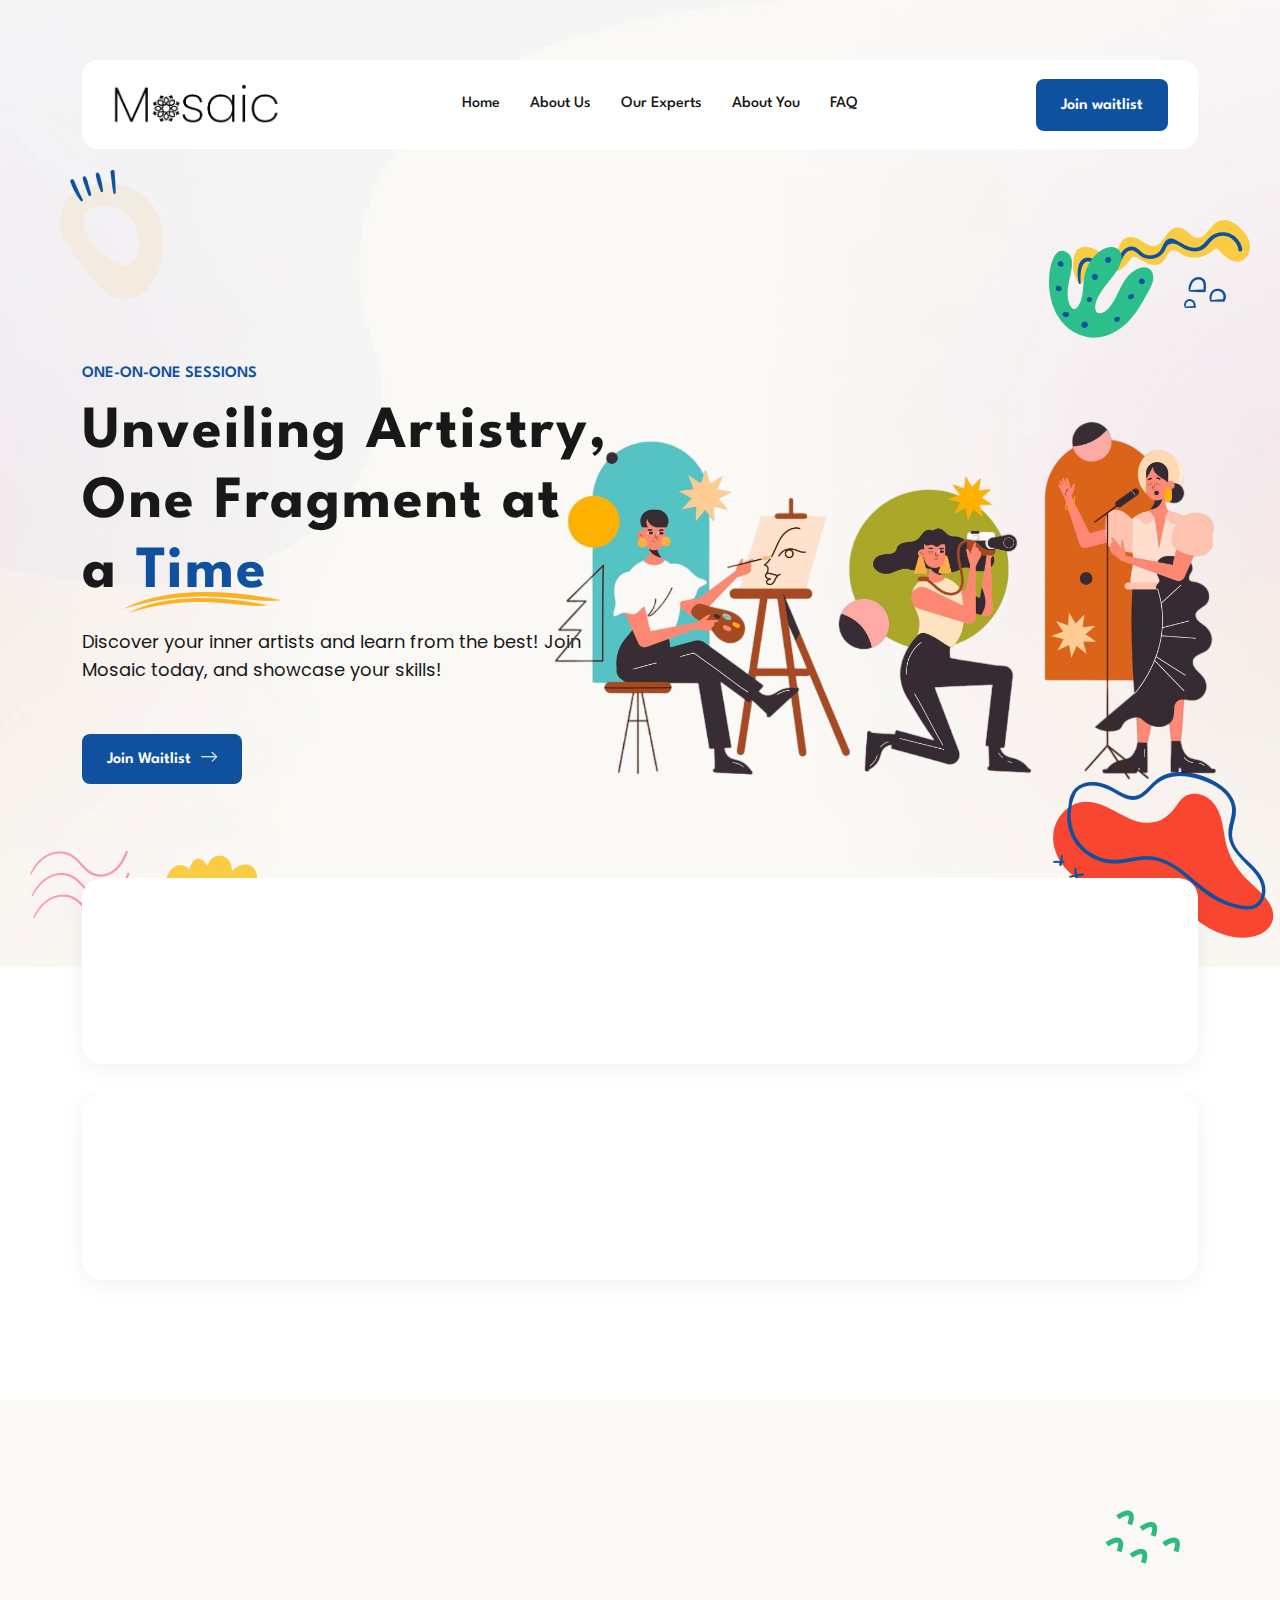
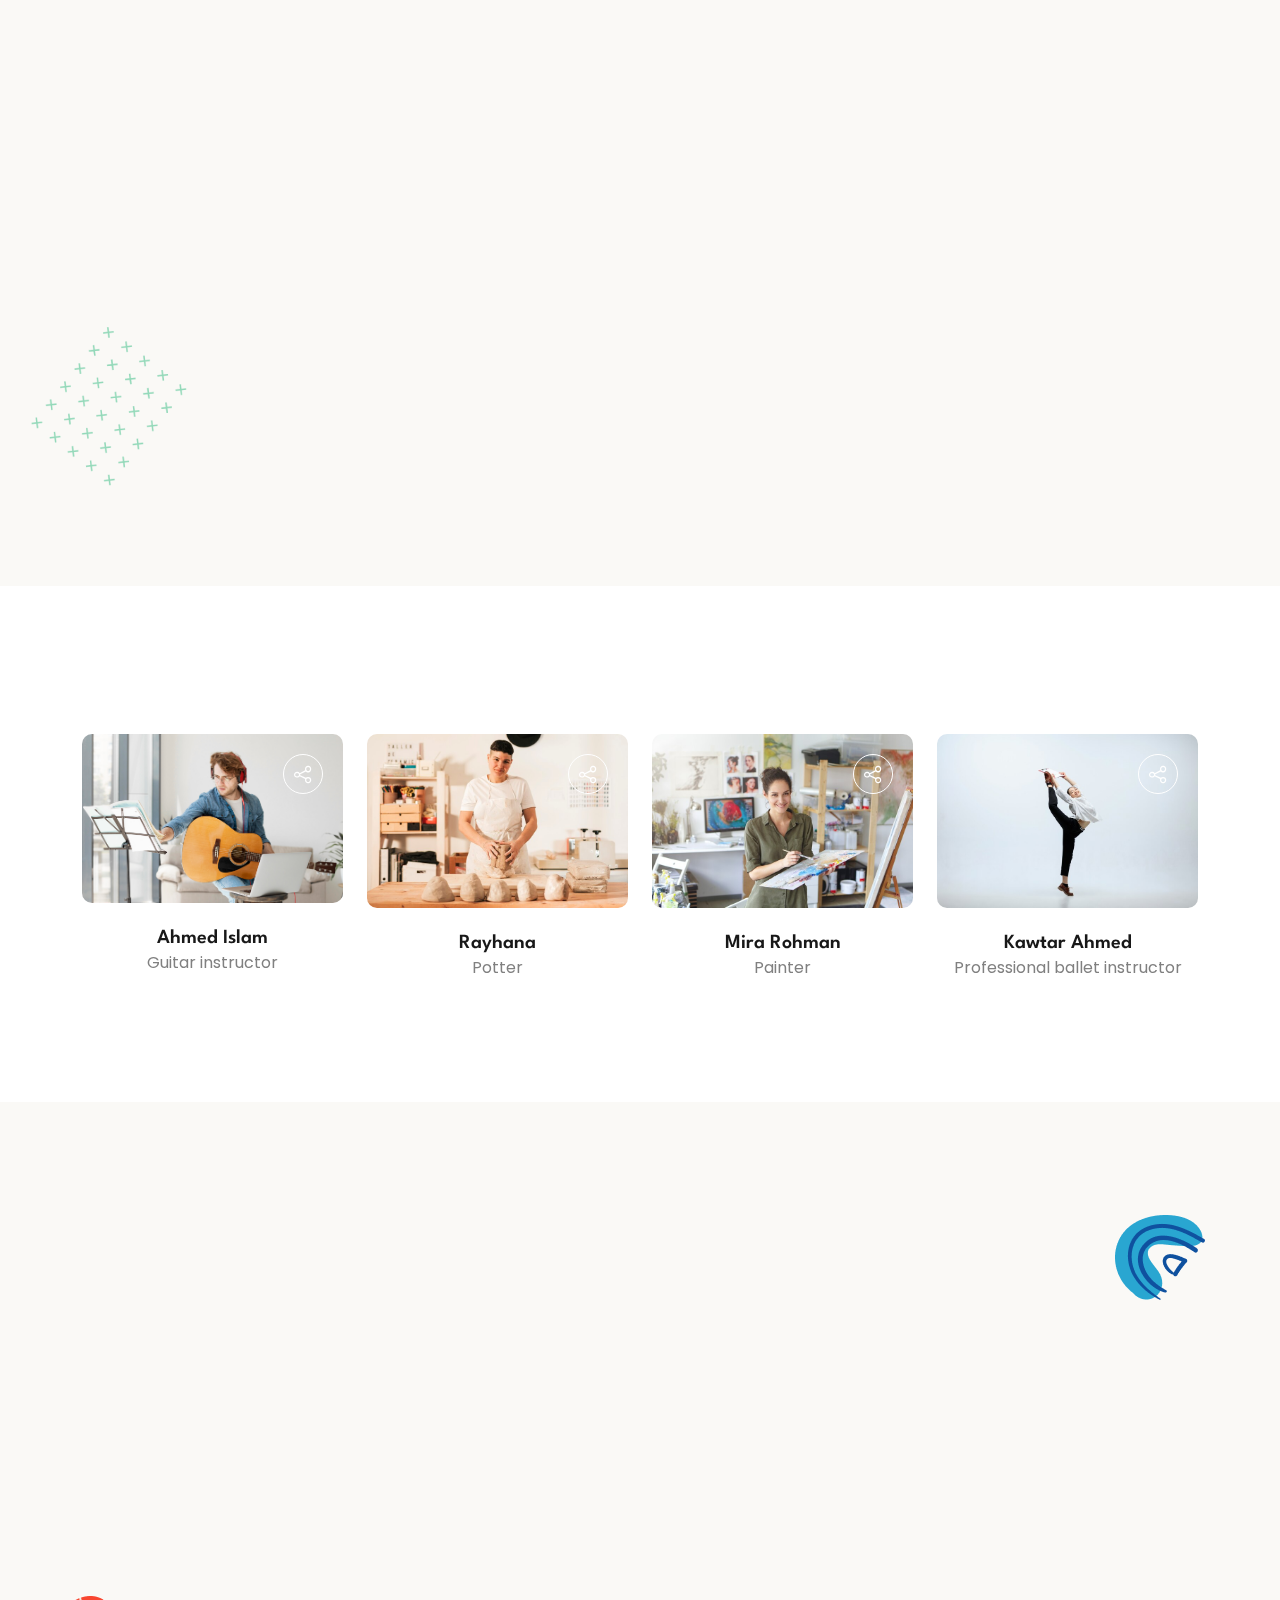
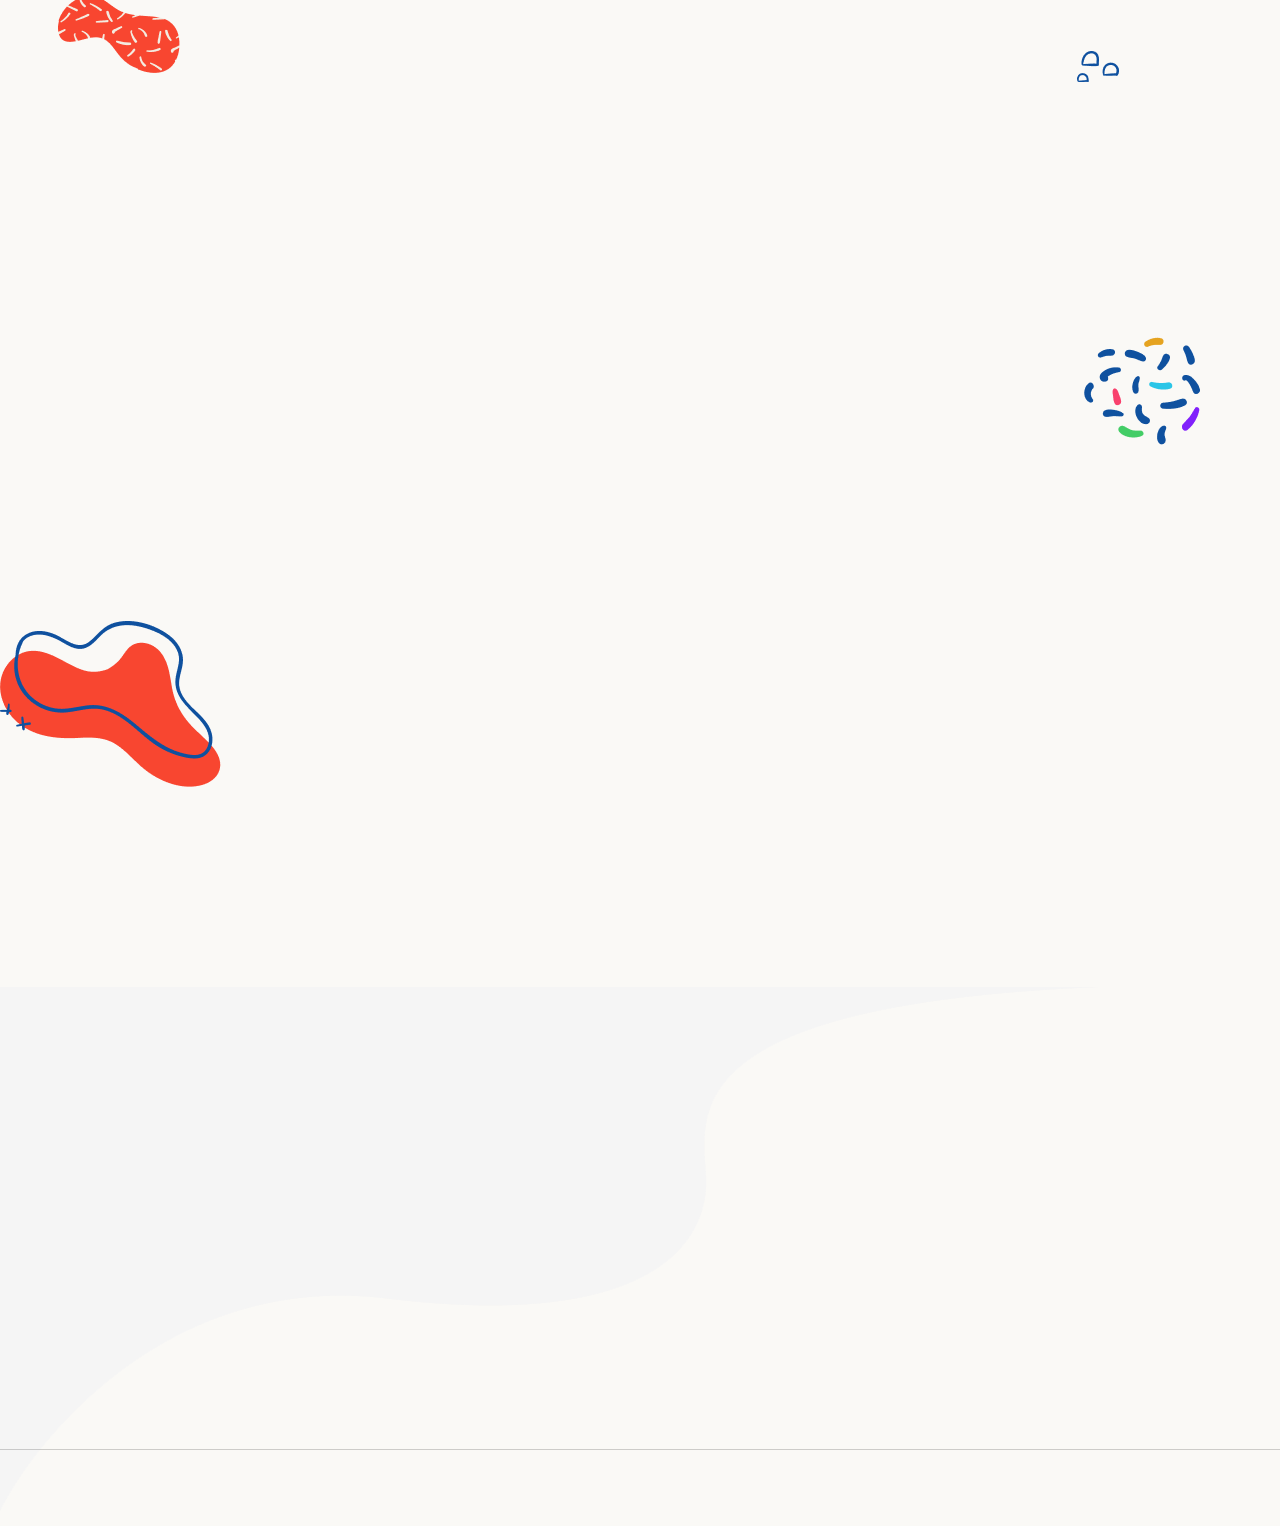
==== index.html @ 703209a3 "index.html update" ====
<!DOCTYPE html>
<html lang="en">

<head>
    <meta charset="UTF-8">
    <meta http-equiv="X-UA-Compatible" content="IE=edge">
    <meta name="viewport" content="width=device-width, initial-scale=1.0">
    <title>Mosaic</title>
    <!-- Favicon img -->
    <link rel="shortcut icon" href="assets/images/Mosaic_simple_logo.png">
    <!-- Bootstarp min css -->
    <link rel="stylesheet" href="assets/css/bootstrap.min.css">
    <!-- Mean menu css -->
    <link rel="stylesheet" href="assets/css/meanmenu.css">
    <!-- All min css -->
    <link rel="stylesheet" href="assets/css/all.min.css">
    <!-- Swiper bundle min css -->
    <link rel="stylesheet" href="assets/css/swiper-bundle.min.css">
    <!-- Magnigic popup css -->
    <link rel="stylesheet" href="assets/css/magnific-popup.css">
    <!-- Animate css -->
    <link rel="stylesheet" href="assets/css/animate.css">
    <!-- Nice select css -->
    <link rel="stylesheet" href="assets/css/nice-select.css">
    <!-- Style css -->
    <link rel="stylesheet" href="assets/css/style.css">
</head>

<body>

    <!-- Preloader area start -->
    <div id="loading">
        <div id="loading-center">
            <div id="loading-center-absolute">
                <div class="loading-icon text-center d-flex flex-column align-items-center justify-content-center">
                    <img class="loading-logo" src="assets/images/preloader.svg" alt="icon">
                </div>
            </div>
        </div>
    </div>
    <!-- Preloader area end -->

    <!-- Header area start here -->
    <header class="header-area header-two-area">
        <div class="container">
            <div class="header__main header-two__main">
                <a href="contact.html" class="logo">
                    <img src="assets/images/logo/Mosaic_logo_final_cropped-Photoroom.png" alt="logo">
                </a>
                <div class="main-menu">
                    <nav>
                        <ul>
                            <li>
                                <a href="#Home">Home <i class="index-6.html"></i></a>
                            </li>
                            <li>
                                <a href="#About us">About Us <i class="about.html"></i></a>
                            </li>
                            <li>
                                <a href="#Our experts">Our Experts <i class="blog.html"></i></a>
                            </li>
                            <li>
                                <a href="#About you">About You <i class="course.html"></i></a>
                            </li>
                            <li>
                                <a href="#Faq">FAQ <i class="pages.html"></i></a>
                            </li>
                        </ul>
                    </nav>
                </div>
                <div class="header-two__info">
                    <div class="menu-btns d-none d-lg-flex">
                        <a class="active" href="https://eisllsl6xvj.typeform.com/to/BSRlPKzu">Join waitlist</a>
                    </div>
                </div>
            </div>
        </div>
    </header>
    <!-- Header area end here -->

    <main>

        <!-- Banner area start here -->
        <section id="Home" class="banner-six-area bg-image paralax__animation"
            data-background="assets/images/bg/banner-six-bg.jpg">
            <div class="banner-six__shape1" data-depth="0.03">
                <img class="animation__sunMove" src="assets/images/shape/banner-six-shape1.png" alt="image">
            </div>
            <div class="banner-six__shape2" data-depth="0.03">
                <img class="animation__arryLeftRight" src="assets/images/shape/banner-six-shape2.png" alt="image">
            </div>
            <div class="banner-six__shape3" data-depth="0.03">
                <img class="animation__arryUpDown" src="assets/images/shape/banner-six-shape3.png" alt="image">
            </div>
            <div class="container">
                <div class="banner-two__content">
                    <h5 class="mb-10 primary-color text-capitalize wow fadeInUp" data-wow-delay="00ms"
                        data-wow-duration="1500ms">ONE-ON-ONE SESSIONS</h5>
                    <h1 class="wow fadeInUp" data-wow-delay="200ms" data-wow-duration="1500ms">Unveiling Artistry, One Fragment at a
                        <span class="primary-color">Time <img src="assets/images/shape/banner-span-shape.png"
                                alt="shape"></span>
                    </h1>
                    <p class="mt-20 wow fadeInUp" data-wow-delay="400ms" data-wow-duration="1500ms">Discover your inner artists and learn from the best!
                        Join Mosaic today, and showcase your skills! 
                    </p>
                    <a href="https://eisllsl6xvj.typeform.com/to/BSRlPKzu" class="btn-one mt-50 wow fadeInUp" data-wow-delay="600ms"
                        data-wow-duration="1500ms">Join waitlist<i class="fa-light fa-arrow-right-long"></i></a>
                </div>
            </div>
            <div class="banner-six__image">
                <img class="w-100 animation__arryLeftRight" src="assets/images/banner/modern-people-doing-cultural-activities-Photoroom.png" alt="image">
                <img class="shape2" src="assets/images/shape/banner-six-image-shape2.png" alt="image">
                <img class="shape3" src="assets/images/shape/banner-six-image-shape3.png" alt="image">

            </div>
        </section>
        <!-- Banner area end here -->

        <!-- Topic area start here -->
        <section id="" class="topic-two-area pb-120">
            <div class="container">
                <div class="topic-two__wrp">
                    <div class="row g-4">
                        <div class="col-xl-3 col-md-6 wow fadeInDown" data-wow-delay="00ms" data-wow-duration="1500ms">
                            <div class="topic__item item-one">
                                <div class="topic__icon">
                                    <svg width="36" height="36" viewBox="0 0 36 36" fill="none"
                                        xmlns="http://www.w3.org/2000/svg">
                                        <g clip-path="url(#clip0_994_499)">
                                            <path
                                                d="M34.9453 0H30.6562C30.0733 0 29.6016 0.471727 29.6016 1.05469V2.10938H20.9698C20.5329 0.884391 19.3732 0 18 0C16.6268 0 15.4671 0.884391 15.0302 2.10938H6.39844V1.05469C6.39844 0.471727 5.92671 0 5.34375 0H1.05469C0.471727 0 0 0.471727 0 1.05469V5.27344C0 5.8564 0.471727 6.32812 1.05469 6.32812H5.34375C5.92671 6.32812 6.39844 5.8564 6.39844 5.27344V4.20469H10.73C7.06971 6.49132 4.65623 10.5075 4.36774 15.0057C3.10226 15.42 2.17969 16.598 2.17969 18C2.17969 19.7447 3.59902 21.1641 5.34375 21.1641C7.08848 21.1641 8.50781 19.7447 8.50781 18C8.50781 16.6542 7.65977 15.51 6.47297 15.0534C6.83283 10.0384 10.3321 5.81147 15.1997 4.60547C15.7261 5.62338 16.7771 6.32812 18 6.32812C19.2229 6.32812 20.2739 5.62338 20.8003 4.60547C25.6679 5.8114 29.1672 10.0383 29.527 15.0533C28.3402 15.51 27.4922 16.6542 27.4922 18C27.4922 19.7447 28.9115 21.1641 30.6562 21.1641C32.401 21.1641 33.8203 19.7447 33.8203 18C33.8203 16.598 32.8977 15.42 31.6323 15.0057C31.3438 10.5075 28.9303 6.50538 25.27 4.21875H29.6016V5.27344C29.6016 5.8564 30.0733 6.32812 30.6562 6.32812H34.9453C35.5283 6.32812 36 5.8564 36 5.27344V1.05469C36 0.471727 35.5283 0 34.9453 0ZM25.1754 34.6918C24.6237 33.0037 23.0344 31.7109 21.1641 31.7109H14.8359C12.9656 31.7109 11.3763 33.0037 10.8246 34.6918C10.6119 35.3427 11.1656 36 11.8505 36H24.1495C24.8343 36 25.3881 35.3427 25.1754 34.6918Z"
                                                fill="white" />
                                            <path
                                                d="M27.315 21.6337L19.0547 9.24316V19.2489C20.2797 19.6858 21.1641 20.8455 21.1641 22.2187C21.1641 23.9634 19.7447 25.3828 18 25.3828C16.2553 25.3828 14.8359 23.9634 14.8359 22.2187C14.8359 20.8455 15.7203 19.6858 16.9453 19.2489V9.24316L8.68501 21.6337C8.40587 22.0519 8.46149 22.6091 8.81685 22.9644C10.753 24.9006 11.9907 27.395 12.4683 30.0706C13.201 29.7734 13.9978 29.6015 14.8359 29.6015H21.1641C22.0022 29.6015 22.799 29.7733 23.5317 30.0704C24.0093 27.3947 25.247 24.9006 27.1832 22.9644C27.5385 22.6091 27.5942 22.0519 27.315 21.6337Z"
                                                fill="white" />
                                            <path
                                                d="M18 21.1641C17.4181 21.1641 16.9453 21.6368 16.9453 22.2188C16.9453 22.8007 17.4181 23.2734 18 23.2734C18.5819 23.2734 19.0547 22.8007 19.0547 22.2188C19.0547 21.6368 18.5819 21.1641 18 21.1641Z"
                                                fill="white" />
                                        </g>
                                        <defs>
                                            <clipPath id="clip0_994_499">
                                                <rect width="36" height="36" fill="white" />
                                            </clipPath>
                                        </defs>
                                    </svg>
                                </div>
                                <div class="topic__content">
                                    <h4><a href="course-2.html">Literature</a></h4>
                                </div>
                            </div>
                        </div>
                        <div class="col-xl-3 col-md-6 wow fadeInDown" data-wow-delay="200ms" data-wow-duration="1500ms">
                            <div class="topic__item active item-two">
                                <div class="topic__icon">
                                    <svg width="36" height="36" viewBox="0 0 36 36" fill="none"
                                        xmlns="http://www.w3.org/2000/svg">
                                        <g clip-path="url(#clip0_994_499)">
                                            <path
                                                d="M34.9453 0H30.6562C30.0733 0 29.6016 0.471727 29.6016 1.05469V2.10938H20.9698C20.5329 0.884391 19.3732 0 18 0C16.6268 0 15.4671 0.884391 15.0302 2.10938H6.39844V1.05469C6.39844 0.471727 5.92671 0 5.34375 0H1.05469C0.471727 0 0 0.471727 0 1.05469V5.27344C0 5.8564 0.471727 6.32812 1.05469 6.32812H5.34375C5.92671 6.32812 6.39844 5.8564 6.39844 5.27344V4.20469H10.73C7.06971 6.49132 4.65623 10.5075 4.36774 15.0057C3.10226 15.42 2.17969 16.598 2.17969 18C2.17969 19.7447 3.59902 21.1641 5.34375 21.1641C7.08848 21.1641 8.50781 19.7447 8.50781 18C8.50781 16.6542 7.65977 15.51 6.47297 15.0534C6.83283 10.0384 10.3321 5.81147 15.1997 4.60547C15.7261 5.62338 16.7771 6.32812 18 6.32812C19.2229 6.32812 20.2739 5.62338 20.8003 4.60547C25.6679 5.8114 29.1672 10.0383 29.527 15.0533C28.3402 15.51 27.4922 16.6542 27.4922 18C27.4922 19.7447 28.9115 21.1641 30.6562 21.1641C32.401 21.1641 33.8203 19.7447 33.8203 18C33.8203 16.598 32.8977 15.42 31.6323 15.0057C31.3438 10.5075 28.9303 6.50538 25.27 4.21875H29.6016V5.27344C29.6016 5.8564 30.0733 6.32812 30.6562 6.32812H34.9453C35.5283 6.32812 36 5.8564 36 5.27344V1.05469C36 0.471727 35.5283 0 34.9453 0ZM25.1754 34.6918C24.6237 33.0037 23.0344 31.7109 21.1641 31.7109H14.8359C12.9656 31.7109 11.3763 33.0037 10.8246 34.6918C10.6119 35.3427 11.1656 36 11.8505 36H24.1495C24.8343 36 25.3881 35.3427 25.1754 34.6918Z"
                                                fill="white" />
                                            <path
                                                d="M27.315 21.6337L19.0547 9.24316V19.2489C20.2797 19.6858 21.1641 20.8455 21.1641 22.2187C21.1641 23.9634 19.7447 25.3828 18 25.3828C16.2553 25.3828 14.8359 23.9634 14.8359 22.2187C14.8359 20.8455 15.7203 19.6858 16.9453 19.2489V9.24316L8.68501 21.6337C8.40587 22.0519 8.46149 22.6091 8.81685 22.9644C10.753 24.9006 11.9907 27.395 12.4683 30.0706C13.201 29.7734 13.9978 29.6015 14.8359 29.6015H21.1641C22.0022 29.6015 22.799 29.7733 23.5317 30.0704C24.0093 27.3947 25.247 24.9006 27.1832 22.9644C27.5385 22.6091 27.5942 22.0519 27.315 21.6337Z"
                                                fill="white" />
                                            <path
                                                d="M18 21.1641C17.4181 21.1641 16.9453 21.6368 16.9453 22.2188C16.9453 22.8007 17.4181 23.2734 18 23.2734C18.5819 23.2734 19.0547 22.8007 19.0547 22.2188C19.0547 21.6368 18.5819 21.1641 18 21.1641Z"
                                                fill="white" />
                                        </g>
                                        <defs>
                                            <clipPath id="clip0_994_499">
                                                <rect width="36" height="36" fill="white" />
                                            </clipPath>
                                        </defs>
                                    </svg>
                                </div>
                                <div class="topic__content">
                                    <h4><a href="course-2.html">Visual Arts</a></h4>
                                </div>
                            </div>
                        </div>
                        <div class="col-xl-3 col-md-6 wow fadeInDown" data-wow-delay="400ms" data-wow-duration="1500ms">
                            <div class="topic__item item-three">
                                <div class="topic__icon">
                                    <svg width="36" height="36" viewBox="0 0 36 36" fill="none"
                                        xmlns="http://www.w3.org/2000/svg">
                                        <g clip-path="url(#clip0_994_499)">
                                            <path
                                                d="M34.9453 0H30.6562C30.0733 0 29.6016 0.471727 29.6016 1.05469V2.10938H20.9698C20.5329 0.884391 19.3732 0 18 0C16.6268 0 15.4671 0.884391 15.0302 2.10938H6.39844V1.05469C6.39844 0.471727 5.92671 0 5.34375 0H1.05469C0.471727 0 0 0.471727 0 1.05469V5.27344C0 5.8564 0.471727 6.32812 1.05469 6.32812H5.34375C5.92671 6.32812 6.39844 5.8564 6.39844 5.27344V4.20469H10.73C7.06971 6.49132 4.65623 10.5075 4.36774 15.0057C3.10226 15.42 2.17969 16.598 2.17969 18C2.17969 19.7447 3.59902 21.1641 5.34375 21.1641C7.08848 21.1641 8.50781 19.7447 8.50781 18C8.50781 16.6542 7.65977 15.51 6.47297 15.0534C6.83283 10.0384 10.3321 5.81147 15.1997 4.60547C15.7261 5.62338 16.7771 6.32812 18 6.32812C19.2229 6.32812 20.2739 5.62338 20.8003 4.60547C25.6679 5.8114 29.1672 10.0383 29.527 15.0533C28.3402 15.51 27.4922 16.6542 27.4922 18C27.4922 19.7447 28.9115 21.1641 30.6562 21.1641C32.401 21.1641 33.8203 19.7447 33.8203 18C33.8203 16.598 32.8977 15.42 31.6323 15.0057C31.3438 10.5075 28.9303 6.50538 25.27 4.21875H29.6016V5.27344C29.6016 5.8564 30.0733 6.32812 30.6562 6.32812H34.9453C35.5283 6.32812 36 5.8564 36 5.27344V1.05469C36 0.471727 35.5283 0 34.9453 0ZM25.1754 34.6918C24.6237 33.0037 23.0344 31.7109 21.1641 31.7109H14.8359C12.9656 31.7109 11.3763 33.0037 10.8246 34.6918C10.6119 35.3427 11.1656 36 11.8505 36H24.1495C24.8343 36 25.3881 35.3427 25.1754 34.6918Z"
                                                fill="white" />
                                            <path
                                                d="M27.315 21.6337L19.0547 9.24316V19.2489C20.2797 19.6858 21.1641 20.8455 21.1641 22.2187C21.1641 23.9634 19.7447 25.3828 18 25.3828C16.2553 25.3828 14.8359 23.9634 14.8359 22.2187C14.8359 20.8455 15.7203 19.6858 16.9453 19.2489V9.24316L8.68501 21.6337C8.40587 22.0519 8.46149 22.6091 8.81685 22.9644C10.753 24.9006 11.9907 27.395 12.4683 30.0706C13.201 29.7734 13.9978 29.6015 14.8359 29.6015H21.1641C22.0022 29.6015 22.799 29.7733 23.5317 30.0704C24.0093 27.3947 25.247 24.9006 27.1832 22.9644C27.5385 22.6091 27.5942 22.0519 27.315 21.6337Z"
                                                fill="white" />
                                            <path
                                                d="M18 21.1641C17.4181 21.1641 16.9453 21.6368 16.9453 22.2188C16.9453 22.8007 17.4181 23.2734 18 23.2734C18.5819 23.2734 19.0547 22.8007 19.0547 22.2188C19.0547 21.6368 18.5819 21.1641 18 21.1641Z"
                                                fill="white" />
                                        </g>
                                        <defs>
                                            <clipPath id="clip0_994_499">
                                                <rect width="36" height="36" fill="white" />
                                            </clipPath>
                                        </defs>
                                    </svg>
                                </div>
                                <div class="topic__content">
                                    <h4><a href="course-2.html">Graphic Arts</a></h4>
                                </div>
                            </div>
                        </div>
                        <div class="col-xl-3 col-md-6 wow fadeInDown" data-wow-delay="600ms" data-wow-duration="1500ms">
                            <div class="topic__item item-four">
                                <div class="topic__icon">
                                    <svg width="36" height="36" viewBox="0 0 36 36" fill="none"
                                        xmlns="http://www.w3.org/2000/svg">
                                        <g clip-path="url(#clip0_994_499)">
                                            <path
                                                d="M34.9453 0H30.6562C30.0733 0 29.6016 0.471727 29.6016 1.05469V2.10938H20.9698C20.5329 0.884391 19.3732 0 18 0C16.6268 0 15.4671 0.884391 15.0302 2.10938H6.39844V1.05469C6.39844 0.471727 5.92671 0 5.34375 0H1.05469C0.471727 0 0 0.471727 0 1.05469V5.27344C0 5.8564 0.471727 6.32812 1.05469 6.32812H5.34375C5.92671 6.32812 6.39844 5.8564 6.39844 5.27344V4.20469H10.73C7.06971 6.49132 4.65623 10.5075 4.36774 15.0057C3.10226 15.42 2.17969 16.598 2.17969 18C2.17969 19.7447 3.59902 21.1641 5.34375 21.1641C7.08848 21.1641 8.50781 19.7447 8.50781 18C8.50781 16.6542 7.65977 15.51 6.47297 15.0534C6.83283 10.0384 10.3321 5.81147 15.1997 4.60547C15.7261 5.62338 16.7771 6.32812 18 6.32812C19.2229 6.32812 20.2739 5.62338 20.8003 4.60547C25.6679 5.8114 29.1672 10.0383 29.527 15.0533C28.3402 15.51 27.4922 16.6542 27.4922 18C27.4922 19.7447 28.9115 21.1641 30.6562 21.1641C32.401 21.1641 33.8203 19.7447 33.8203 18C33.8203 16.598 32.8977 15.42 31.6323 15.0057C31.3438 10.5075 28.9303 6.50538 25.27 4.21875H29.6016V5.27344C29.6016 5.8564 30.0733 6.32812 30.6562 6.32812H34.9453C35.5283 6.32812 36 5.8564 36 5.27344V1.05469C36 0.471727 35.5283 0 34.9453 0ZM25.1754 34.6918C24.6237 33.0037 23.0344 31.7109 21.1641 31.7109H14.8359C12.9656 31.7109 11.3763 33.0037 10.8246 34.6918C10.6119 35.3427 11.1656 36 11.8505 36H24.1495C24.8343 36 25.3881 35.3427 25.1754 34.6918Z"
                                                fill="white" />
                                            <path
                                                d="M27.315 21.6337L19.0547 9.24316V19.2489C20.2797 19.6858 21.1641 20.8455 21.1641 22.2187C21.1641 23.9634 19.7447 25.3828 18 25.3828C16.2553 25.3828 14.8359 23.9634 14.8359 22.2187C14.8359 20.8455 15.7203 19.6858 16.9453 19.2489V9.24316L8.68501 21.6337C8.40587 22.0519 8.46149 22.6091 8.81685 22.9644C10.753 24.9006 11.9907 27.395 12.4683 30.0706C13.201 29.7734 13.9978 29.6015 14.8359 29.6015H21.1641C22.0022 29.6015 22.799 29.7733 23.5317 30.0704C24.0093 27.3947 25.247 24.9006 27.1832 22.9644C27.5385 22.6091 27.5942 22.0519 27.315 21.6337Z"
                                                fill="white" />
                                            <path
                                                d="M18 21.1641C17.4181 21.1641 16.9453 21.6368 16.9453 22.2188C16.9453 22.8007 17.4181 23.2734 18 23.2734C18.5819 23.2734 19.0547 22.8007 19.0547 22.2188C19.0547 21.6368 18.5819 21.1641 18 21.1641Z"
                                                fill="white" />
                                        </g>
                                        <defs>
                                            <clipPath id="clip0_994_499">
                                                <rect width="36" height="36" fill="white" />
                                            </clipPath>
                                        </defs>
                                    </svg>
                                </div>
                                <div class="topic__content">
                                    <h4><a href="course-2.html">Plastic Arts</a></h4>
                                </div>
                            </div>
                        </div>
                    </div>
                </div>
            </div>
        </section>
        <section class="topic-two-area pb-120">
            <div class="container">
                <div class="topic-two__wrp">
                    <div class="row g-4">
                        <div class="col-xl-3 col-md-6 wow fadeInDown" data-wow-delay="00ms" data-wow-duration="1500ms">
                            <div class="topic__item item-one">
                                <div class="topic__icon">
                                    <svg width="36" height="36" viewBox="0 0 36 36" fill="none"
                                        xmlns="http://www.w3.org/2000/svg">
                                        <g clip-path="url(#clip0_994_499)">
                                            <path
                                                d="M34.9453 0H30.6562C30.0733 0 29.6016 0.471727 29.6016 1.05469V2.10938H20.9698C20.5329 0.884391 19.3732 0 18 0C16.6268 0 15.4671 0.884391 15.0302 2.10938H6.39844V1.05469C6.39844 0.471727 5.92671 0 5.34375 0H1.05469C0.471727 0 0 0.471727 0 1.05469V5.27344C0 5.8564 0.471727 6.32812 1.05469 6.32812H5.34375C5.92671 6.32812 6.39844 5.8564 6.39844 5.27344V4.20469H10.73C7.06971 6.49132 4.65623 10.5075 4.36774 15.0057C3.10226 15.42 2.17969 16.598 2.17969 18C2.17969 19.7447 3.59902 21.1641 5.34375 21.1641C7.08848 21.1641 8.50781 19.7447 8.50781 18C8.50781 16.6542 7.65977 15.51 6.47297 15.0534C6.83283 10.0384 10.3321 5.81147 15.1997 4.60547C15.7261 5.62338 16.7771 6.32812 18 6.32812C19.2229 6.32812 20.2739 5.62338 20.8003 4.60547C25.6679 5.8114 29.1672 10.0383 29.527 15.0533C28.3402 15.51 27.4922 16.6542 27.4922 18C27.4922 19.7447 28.9115 21.1641 30.6562 21.1641C32.401 21.1641 33.8203 19.7447 33.8203 18C33.8203 16.598 32.8977 15.42 31.6323 15.0057C31.3438 10.5075 28.9303 6.50538 25.27 4.21875H29.6016V5.27344C29.6016 5.8564 30.0733 6.32812 30.6562 6.32812H34.9453C35.5283 6.32812 36 5.8564 36 5.27344V1.05469C36 0.471727 35.5283 0 34.9453 0ZM25.1754 34.6918C24.6237 33.0037 23.0344 31.7109 21.1641 31.7109H14.8359C12.9656 31.7109 11.3763 33.0037 10.8246 34.6918C10.6119 35.3427 11.1656 36 11.8505 36H24.1495C24.8343 36 25.3881 35.3427 25.1754 34.6918Z"
                                                fill="white" />
                                            <path
                                                d="M27.315 21.6337L19.0547 9.24316V19.2489C20.2797 19.6858 21.1641 20.8455 21.1641 22.2187C21.1641 23.9634 19.7447 25.3828 18 25.3828C16.2553 25.3828 14.8359 23.9634 14.8359 22.2187C14.8359 20.8455 15.7203 19.6858 16.9453 19.2489V9.24316L8.68501 21.6337C8.40587 22.0519 8.46149 22.6091 8.81685 22.9644C10.753 24.9006 11.9907 27.395 12.4683 30.0706C13.201 29.7734 13.9978 29.6015 14.8359 29.6015H21.1641C22.0022 29.6015 22.799 29.7733 23.5317 30.0704C24.0093 27.3947 25.247 24.9006 27.1832 22.9644C27.5385 22.6091 27.5942 22.0519 27.315 21.6337Z"
                                                fill="white" />
                                            <path
                                                d="M18 21.1641C17.4181 21.1641 16.9453 21.6368 16.9453 22.2188C16.9453 22.8007 17.4181 23.2734 18 23.2734C18.5819 23.2734 19.0547 22.8007 19.0547 22.2188C19.0547 21.6368 18.5819 21.1641 18 21.1641Z"
                                                fill="white" />
                                        </g>
                                        <defs>
                                            <clipPath id="clip0_994_499">
                                                <rect width="36" height="36" fill="white" />
                                            </clipPath>
                                        </defs>
                                    </svg>
                                </div>
                                <div class="topic__content">
                                    <h4><a href="course-2.html">Decorative arts</a></h4>
                                </div>
                            </div>
                        </div>
                        <div class="col-xl-3 col-md-6 wow fadeInDown" data-wow-delay="200ms" data-wow-duration="1500ms">
                            <div class="topic__item active item-two">
                                <div class="topic__icon">
                                <svg width="36" height="36" viewBox="0 0 36 36" fill="none"
                                    xmlns="http://www.w3.org/2000/svg">
                                    <g clip-path="url(#clip0_994_499)">
                                        <path
                                            d="M34.9453 0H30.6562C30.0733 0 29.6016 0.471727 29.6016 1.05469V2.10938H20.9698C20.5329 0.884391 19.3732 0 18 0C16.6268 0 15.4671 0.884391 15.0302 2.10938H6.39844V1.05469C6.39844 0.471727 5.92671 0 5.34375 0H1.05469C0.471727 0 0 0.471727 0 1.05469V5.27344C0 5.8564 0.471727 6.32812 1.05469 6.32812H5.34375C5.92671 6.32812 6.39844 5.8564 6.39844 5.27344V4.20469H10.73C7.06971 6.49132 4.65623 10.5075 4.36774 15.0057C3.10226 15.42 2.17969 16.598 2.17969 18C2.17969 19.7447 3.59902 21.1641 5.34375 21.1641C7.08848 21.1641 8.50781 19.7447 8.50781 18C8.50781 16.6542 7.65977 15.51 6.47297 15.0534C6.83283 10.0384 10.3321 5.81147 15.1997 4.60547C15.7261 5.62338 16.7771 6.32812 18 6.32812C19.2229 6.32812 20.2739 5.62338 20.8003 4.60547C25.6679 5.8114 29.1672 10.0383 29.527 15.0533C28.3402 15.51 27.4922 16.6542 27.4922 18C27.4922 19.7447 28.9115 21.1641 30.6562 21.1641C32.401 21.1641 33.8203 19.7447 33.8203 18C33.8203 16.598 32.8977 15.42 31.6323 15.0057C31.3438 10.5075 28.9303 6.50538 25.27 4.21875H29.6016V5.27344C29.6016 5.8564 30.0733 6.32812 30.6562 6.32812H34.9453C35.5283 6.32812 36 5.8564 36 5.27344V1.05469C36 0.471727 35.5283 0 34.9453 0ZM25.1754 34.6918C24.6237 33.0037 23.0344 31.7109 21.1641 31.7109H14.8359C12.9656 31.7109 11.3763 33.0037 10.8246 34.6918C10.6119 35.3427 11.1656 36 11.8505 36H24.1495C24.8343 36 25.3881 35.3427 25.1754 34.6918Z"
                                            fill="white" />
                                        <path
                                            d="M27.315 21.6337L19.0547 9.24316V19.2489C20.2797 19.6858 21.1641 20.8455 21.1641 22.2187C21.1641 23.9634 19.7447 25.3828 18 25.3828C16.2553 25.3828 14.8359 23.9634 14.8359 22.2187C14.8359 20.8455 15.7203 19.6858 16.9453 19.2489V9.24316L8.68501 21.6337C8.40587 22.0519 8.46149 22.6091 8.81685 22.9644C10.753 24.9006 11.9907 27.395 12.4683 30.0706C13.201 29.7734 13.9978 29.6015 14.8359 29.6015H21.1641C22.0022 29.6015 22.799 29.7733 23.5317 30.0704C24.0093 27.3947 25.247 24.9006 27.1832 22.9644C27.5385 22.6091 27.5942 22.0519 27.315 21.6337Z"
                                            fill="white" />
                                        <path
                                            d="M18 21.1641C17.4181 21.1641 16.9453 21.6368 16.9453 22.2188C16.9453 22.8007 17.4181 23.2734 18 23.2734C18.5819 23.2734 19.0547 22.8007 19.0547 22.2188C19.0547 21.6368 18.5819 21.1641 18 21.1641Z"
                                            fill="white" />
                                    </g>
                                    <defs>
                                        <clipPath id="clip0_994_499">
                                            <rect width="36" height="36" fill="white" />
                                        </clipPath>
                                    </defs>
                                </svg>
                                </div>
                                <div class="topic__content">
                                    <h4><a href="course-2.html">Performing Arts</a></h4>
                                </div>
                            </div>
                        </div>
                        <div class="col-xl-3 col-md-6 wow fadeInDown" data-wow-delay="400ms" data-wow-duration="1500ms">
                            <div class="topic__item item-three">
                                <div class="topic__icon">
                                    <svg width="36" height="36" viewBox="0 0 36 36" fill="none"
                                        xmlns="http://www.w3.org/2000/svg">
                                        <g clip-path="url(#clip0_994_499)">
                                            <path
                                                d="M34.9453 0H30.6562C30.0733 0 29.6016 0.471727 29.6016 1.05469V2.10938H20.9698C20.5329 0.884391 19.3732 0 18 0C16.6268 0 15.4671 0.884391 15.0302 2.10938H6.39844V1.05469C6.39844 0.471727 5.92671 0 5.34375 0H1.05469C0.471727 0 0 0.471727 0 1.05469V5.27344C0 5.8564 0.471727 6.32812 1.05469 6.32812H5.34375C5.92671 6.32812 6.39844 5.8564 6.39844 5.27344V4.20469H10.73C7.06971 6.49132 4.65623 10.5075 4.36774 15.0057C3.10226 15.42 2.17969 16.598 2.17969 18C2.17969 19.7447 3.59902 21.1641 5.34375 21.1641C7.08848 21.1641 8.50781 19.7447 8.50781 18C8.50781 16.6542 7.65977 15.51 6.47297 15.0534C6.83283 10.0384 10.3321 5.81147 15.1997 4.60547C15.7261 5.62338 16.7771 6.32812 18 6.32812C19.2229 6.32812 20.2739 5.62338 20.8003 4.60547C25.6679 5.8114 29.1672 10.0383 29.527 15.0533C28.3402 15.51 27.4922 16.6542 27.4922 18C27.4922 19.7447 28.9115 21.1641 30.6562 21.1641C32.401 21.1641 33.8203 19.7447 33.8203 18C33.8203 16.598 32.8977 15.42 31.6323 15.0057C31.3438 10.5075 28.9303 6.50538 25.27 4.21875H29.6016V5.27344C29.6016 5.8564 30.0733 6.32812 30.6562 6.32812H34.9453C35.5283 6.32812 36 5.8564 36 5.27344V1.05469C36 0.471727 35.5283 0 34.9453 0ZM25.1754 34.6918C24.6237 33.0037 23.0344 31.7109 21.1641 31.7109H14.8359C12.9656 31.7109 11.3763 33.0037 10.8246 34.6918C10.6119 35.3427 11.1656 36 11.8505 36H24.1495C24.8343 36 25.3881 35.3427 25.1754 34.6918Z"
                                                fill="white" />
                                            <path
                                                d="M27.315 21.6337L19.0547 9.24316V19.2489C20.2797 19.6858 21.1641 20.8455 21.1641 22.2187C21.1641 23.9634 19.7447 25.3828 18 25.3828C16.2553 25.3828 14.8359 23.9634 14.8359 22.2187C14.8359 20.8455 15.7203 19.6858 16.9453 19.2489V9.24316L8.68501 21.6337C8.40587 22.0519 8.46149 22.6091 8.81685 22.9644C10.753 24.9006 11.9907 27.395 12.4683 30.0706C13.201 29.7734 13.9978 29.6015 14.8359 29.6015H21.1641C22.0022 29.6015 22.799 29.7733 23.5317 30.0704C24.0093 27.3947 25.247 24.9006 27.1832 22.9644C27.5385 22.6091 27.5942 22.0519 27.315 21.6337Z"
                                                fill="white" />
                                            <path
                                                d="M18 21.1641C17.4181 21.1641 16.9453 21.6368 16.9453 22.2188C16.9453 22.8007 17.4181 23.2734 18 23.2734C18.5819 23.2734 19.0547 22.8007 19.0547 22.2188C19.0547 21.6368 18.5819 21.1641 18 21.1641Z"
                                                fill="white" />
                                        </g>
                                        <defs>
                                            <clipPath id="clip0_994_499">
                                                <rect width="36" height="36" fill="white" />
                                            </clipPath>
                                        </defs>
                                    </svg>
                                </div>
                                <div class="topic__content">
                                    <h4><a href="course-2.html">Music</a></h4>
                                </div>
                            </div>
                        </div>
                        <div class="col-xl-3 col-md-6 wow fadeInDown" data-wow-delay="600ms" data-wow-duration="1500ms">
                            <div class="topic__item item-four">
                                <div class="topic__icon">
                                    <svg width="36" height="36" viewBox="0 0 36 36" fill="none"
                                        xmlns="http://www.w3.org/2000/svg">
                                        <g clip-path="url(#clip0_994_499)">
                                            <path
                                                d="M34.9453 0H30.6562C30.0733 0 29.6016 0.471727 29.6016 1.05469V2.10938H20.9698C20.5329 0.884391 19.3732 0 18 0C16.6268 0 15.4671 0.884391 15.0302 2.10938H6.39844V1.05469C6.39844 0.471727 5.92671 0 5.34375 0H1.05469C0.471727 0 0 0.471727 0 1.05469V5.27344C0 5.8564 0.471727 6.32812 1.05469 6.32812H5.34375C5.92671 6.32812 6.39844 5.8564 6.39844 5.27344V4.20469H10.73C7.06971 6.49132 4.65623 10.5075 4.36774 15.0057C3.10226 15.42 2.17969 16.598 2.17969 18C2.17969 19.7447 3.59902 21.1641 5.34375 21.1641C7.08848 21.1641 8.50781 19.7447 8.50781 18C8.50781 16.6542 7.65977 15.51 6.47297 15.0534C6.83283 10.0384 10.3321 5.81147 15.1997 4.60547C15.7261 5.62338 16.7771 6.32812 18 6.32812C19.2229 6.32812 20.2739 5.62338 20.8003 4.60547C25.6679 5.8114 29.1672 10.0383 29.527 15.0533C28.3402 15.51 27.4922 16.6542 27.4922 18C27.4922 19.7447 28.9115 21.1641 30.6562 21.1641C32.401 21.1641 33.8203 19.7447 33.8203 18C33.8203 16.598 32.8977 15.42 31.6323 15.0057C31.3438 10.5075 28.9303 6.50538 25.27 4.21875H29.6016V5.27344C29.6016 5.8564 30.0733 6.32812 30.6562 6.32812H34.9453C35.5283 6.32812 36 5.8564 36 5.27344V1.05469C36 0.471727 35.5283 0 34.9453 0ZM25.1754 34.6918C24.6237 33.0037 23.0344 31.7109 21.1641 31.7109H14.8359C12.9656 31.7109 11.3763 33.0037 10.8246 34.6918C10.6119 35.3427 11.1656 36 11.8505 36H24.1495C24.8343 36 25.3881 35.3427 25.1754 34.6918Z"
                                                fill="white" />
                                            <path
                                                d="M27.315 21.6337L19.0547 9.24316V19.2489C20.2797 19.6858 21.1641 20.8455 21.1641 22.2187C21.1641 23.9634 19.7447 25.3828 18 25.3828C16.2553 25.3828 14.8359 23.9634 14.8359 22.2187C14.8359 20.8455 15.7203 19.6858 16.9453 19.2489V9.24316L8.68501 21.6337C8.40587 22.0519 8.46149 22.6091 8.81685 22.9644C10.753 24.9006 11.9907 27.395 12.4683 30.0706C13.201 29.7734 13.9978 29.6015 14.8359 29.6015H21.1641C22.0022 29.6015 22.799 29.7733 23.5317 30.0704C24.0093 27.3947 25.247 24.9006 27.1832 22.9644C27.5385 22.6091 27.5942 22.0519 27.315 21.6337Z"
                                                fill="white" />
                                            <path
                                                d="M18 21.1641C17.4181 21.1641 16.9453 21.6368 16.9453 22.2188C16.9453 22.8007 17.4181 23.2734 18 23.2734C18.5819 23.2734 19.0547 22.8007 19.0547 22.2188C19.0547 21.6368 18.5819 21.1641 18 21.1641Z"
                                                fill="white" />
                                        </g>
                                        <defs>
                                            <clipPath id="clip0_994_499">
                                                <rect width="36" height="36" fill="white" />
                                            </clipPath>
                                        </defs>
                                    </svg>
                                </div>
                                <div class="topic__content">
                                    <h4><a href="course-2.html">Architecture</a></h4>
                                </div>
                            </div>
                        </div>
                    </div>
                </div>
            </div>
        </section>
        <!-- Topic area end here -->

        <!-- About us area start here -->
            <section id="About us" class="about-two-area sub-bg-two pt-120 pb-120">
                <div class="about-two__shape-left">
                    <img class="animation__sunMove" src="assets/images/shape/about-two-shape-left.png" alt="shape">
                </div>
                <div class="about-two__shape-right">
                    <img class="slide-up-down" src="assets/images/shape/about-two-shape-right.png" alt="shape">
                </div>
                <div class="container">
                    <div class="row g-4">
                        <div class="col-lg-6 wow fadeInRight" data-wow-delay="200ms" data-wow-duration="1500ms">
                            <div class="about-two__image">
                                <img class="w-100" src="assets/images/about/artist-work-flat-design_52683-20756-Photoroom.png" alt="image">
                                <img class="dots" src="assets/images/shape/about-two-dots.png" alt="shape">
                                <img class="shape" src="assets/images/shape/about-two-shape.png" alt="shape">
                            </div>
                        </div>
                        <div class="col-lg-6">
                            <div class="section-header">
                                <h5 class="wow fadeInUp" data-wow-delay="00ms" data-wow-duration="1500ms">ABOUT US</h5>
                                <h2 class="wow fadeInUp" data-wow-delay="200ms" data-wow-duration="1500ms">Who are
                                    <span>we <img src="assets/images/shape/header-shape.png" alt="shape"></span> ?
                                </h2>
                                <p class="wow fadeInUp" data-wow-delay="400ms" data-wow-duration="1500ms">The first ever simple platform made for artists 
                                    to create a vibrant community where artists can showcase their work, 
                                    connect with enthusiasts, 
                                    and share their skills.</p>
                            </div>
                            <div class="about-two__item mt-30 mb-40">
                                <ul class="wow fadeInDown" data-wow-delay="00ms" data-wow-duration="1500ms">
                                    <li class="mb-4">
                                        <span><svg width="16" height="14" viewBox="0 0 16 14" fill="none"
                                                xmlns="http://www.w3.org/2000/svg">
                                                <path
                                                    d="M7.38446 13.1797C7.34201 13.1797 7.30003 13.171 7.26115 13.1539C7.22227 13.1369 7.18732 13.1121 7.15852 13.0809L1.06661 6.49119C1.026 6.44726 0.999078 6.39244 0.989139 6.33344C0.9792 6.27445 0.986676 6.21384 1.01065 6.15902C1.03463 6.10421 1.07406 6.05758 1.12413 6.02483C1.17419 5.99208 1.23272 5.97464 1.29255 5.97464H4.22486C4.26888 5.97464 4.3124 5.98409 4.35246 6.00234C4.39252 6.0206 4.42821 6.04723 4.4571 6.08045L6.49304 8.42273C6.71307 7.95239 7.13901 7.16925 7.88646 6.21497C8.99144 4.8042 11.0468 2.7294 14.5632 0.85642C14.6312 0.820227 14.7102 0.810833 14.7848 0.830094C14.8593 0.849355 14.924 0.895871 14.9659 0.960456C15.0078 1.02504 15.024 1.103 15.0113 1.17894C14.9985 1.25488 14.9578 1.32328 14.897 1.37064C14.8836 1.38113 13.5278 2.44882 11.9674 4.40448C10.5314 6.20417 8.62239 9.14694 7.68304 12.946C7.66654 13.0128 7.62816 13.0721 7.57402 13.1144C7.51989 13.1568 7.45312 13.1799 7.38436 13.1799L7.38446 13.1797Z"
                                                    fill="#181818" />
                                            </svg>
                                        </span>
                                        <h4 class="fs-18">Portfolio Gallery</h4>
                                    </li>
                                    <li>
                                        <span><svg width="16" height="14" viewBox="0 0 16 14" fill="none"
                                                xmlns="http://www.w3.org/2000/svg">
                                                <path
                                                    d="M7.38446 13.1797C7.34201 13.1797 7.30003 13.171 7.26115 13.1539C7.22227 13.1369 7.18732 13.1121 7.15852 13.0809L1.06661 6.49119C1.026 6.44726 0.999078 6.39244 0.989139 6.33344C0.9792 6.27445 0.986676 6.21384 1.01065 6.15902C1.03463 6.10421 1.07406 6.05758 1.12413 6.02483C1.17419 5.99208 1.23272 5.97464 1.29255 5.97464H4.22486C4.26888 5.97464 4.3124 5.98409 4.35246 6.00234C4.39252 6.0206 4.42821 6.04723 4.4571 6.08045L6.49304 8.42273C6.71307 7.95239 7.13901 7.16925 7.88646 6.21497C8.99144 4.8042 11.0468 2.7294 14.5632 0.85642C14.6312 0.820227 14.7102 0.810833 14.7848 0.830094C14.8593 0.849355 14.924 0.895871 14.9659 0.960456C15.0078 1.02504 15.024 1.103 15.0113 1.17894C14.9985 1.25488 14.9578 1.32328 14.897 1.37064C14.8836 1.38113 13.5278 2.44882 11.9674 4.40448C10.5314 6.20417 8.62239 9.14694 7.68304 12.946C7.66654 13.0128 7.62816 13.0721 7.57402 13.1144C7.51989 13.1568 7.45312 13.1799 7.38436 13.1799L7.38446 13.1797Z"
                                                    fill="#181818" />
                                            </svg>
                                        </span>
                                        <h4 class="fs-18">Community forums</h4>
                                    </li>
                                </ul>
                                <ul class="wow fadeInDown" data-wow-delay="200ms" data-wow-duration="1500ms">
                                    <li class="mb-4">
                                        <span><svg width="16" height="14" viewBox="0 0 16 14" fill="none"
                                                xmlns="http://www.w3.org/2000/svg">
                                                <path
                                                    d="M7.38446 13.1797C7.34201 13.1797 7.30003 13.171 7.26115 13.1539C7.22227 13.1369 7.18732 13.1121 7.15852 13.0809L1.06661 6.49119C1.026 6.44726 0.999078 6.39244 0.989139 6.33344C0.9792 6.27445 0.986676 6.21384 1.01065 6.15902C1.03463 6.10421 1.07406 6.05758 1.12413 6.02483C1.17419 5.99208 1.23272 5.97464 1.29255 5.97464H4.22486C4.26888 5.97464 4.3124 5.98409 4.35246 6.00234C4.39252 6.0206 4.42821 6.04723 4.4571 6.08045L6.49304 8.42273C6.71307 7.95239 7.13901 7.16925 7.88646 6.21497C8.99144 4.8042 11.0468 2.7294 14.5632 0.85642C14.6312 0.820227 14.7102 0.810833 14.7848 0.830094C14.8593 0.849355 14.924 0.895871 14.9659 0.960456C15.0078 1.02504 15.024 1.103 15.0113 1.17894C14.9985 1.25488 14.9578 1.32328 14.897 1.37064C14.8836 1.38113 13.5278 2.44882 11.9674 4.40448C10.5314 6.20417 8.62239 9.14694 7.68304 12.946C7.66654 13.0128 7.62816 13.0721 7.57402 13.1144C7.51989 13.1568 7.45312 13.1799 7.38436 13.1799L7.38446 13.1797Z"
                                                    fill="#181818" />
                                            </svg>
                                        </span>
                                        <h4 class="fs-18">Analytics Dashboard</h4>
                                    </li>
                                    <li>
                                        <span><svg width="16" height="14" viewBox="0 0 16 14" fill="none"
                                                xmlns="http://www.w3.org/2000/svg">
                                                <path
                                                    d="M7.38446 13.1797C7.34201 13.1797 7.30003 13.171 7.26115 13.1539C7.22227 13.1369 7.18732 13.1121 7.15852 13.0809L1.06661 6.49119C1.026 6.44726 0.999078 6.39244 0.989139 6.33344C0.9792 6.27445 0.986676 6.21384 1.01065 6.15902C1.03463 6.10421 1.07406 6.05758 1.12413 6.02483C1.17419 5.99208 1.23272 5.97464 1.29255 5.97464H4.22486C4.26888 5.97464 4.3124 5.98409 4.35246 6.00234C4.39252 6.0206 4.42821 6.04723 4.4571 6.08045L6.49304 8.42273C6.71307 7.95239 7.13901 7.16925 7.88646 6.21497C8.99144 4.8042 11.0468 2.7294 14.5632 0.85642C14.6312 0.820227 14.7102 0.810833 14.7848 0.830094C14.8593 0.849355 14.924 0.895871 14.9659 0.960456C15.0078 1.02504 15.024 1.103 15.0113 1.17894C14.9985 1.25488 14.9578 1.32328 14.897 1.37064C14.8836 1.38113 13.5278 2.44882 11.9674 4.40448C10.5314 6.20417 8.62239 9.14694 7.68304 12.946C7.66654 13.0128 7.62816 13.0721 7.57402 13.1144C7.51989 13.1568 7.45312 13.1799 7.38436 13.1799L7.38446 13.1797Z"
                                                    fill="#181818" />
                                            </svg>
                                        </span>
                                        <h4 class="fs-18">Review and rating system</h4>
                                    </li>
                                 </ul>
                            </div>
                            <a href="https://eisllsl6xvj.typeform.com/to/BSRlPKzu" class="btn-one wow fadeInDown" data-wow-delay="400ms"
                                data-wow-duration="1500ms">Join waitlist<i class="fa-light fa-arrow-right-long"></i></a>
                        </div>
                    </div>
                </div>
            </section>
        <!-- About us area end here -->


        <!-- Team area start here -->
        <section id="Our experts" class="team-two-area pb-120">
            <div class="container">
                <div class="d-flex align-items-center justify-content-between gap-4 flex-wrap mb-60">
                    <div class="section-header">
                        <h5 class="wow fadeInUp" data-wow-delay="00ms" data-wow-duration="1500ms">OUR INSTRUCTORS</h5>
                        <h2 class="wow fadeInUp" data-wow-delay="200ms" data-wow-duration="1500ms">Our <span>Expert <img
                                    src="assets/images/shape/header-shape.png" alt="shape"> Instructors
                            </span>
                        </h2>
                    </div>
                    <div class="d-flex align-items-center gap-3 wow fadeInUp" data-wow-delay="400ms"
                        data-wow-duration="1500ms">
                        <button class="arry-prev team-two__arry-prev"><i
                                class="fa-light fa-arrow-left-long"></i></button>
                        <button class="arry-next team-two__arry-next active"><i
                                class="fa-light fa-arrow-right-long"></i></button>
                    </div>
                </div>
                <div class="swiper team-two__slider">
                    <div class="swiper-wrapper">
                        <div class="swiper-slide">
                            <div class="team-two__item">
                                <div class="team-two__image image">
                                    <img src="assets/images/team/student-playing-guitar-wearing-headphones-medium-shot.jpg" alt="image">
                                    <div class="team-two__share">
                                        <a class="share-icon" href="#0"><i class="fa-light fa-share-nodes"></i></a>
                                        <ul>
                                            <li>
                                                <a href="#0"><i class="fa-brands fa-facebook-f"></i></a>
                                            </li>
                                            <li>
                                                <a href="#0"><i class="fa-brands fa-instagram"></i></a>
                                            </li>
                                            <li>
                                                <a href="#0"><i class="fa-brands fa-linkedin-in"></i></a>
                                            </li>
                                        </ul>
                                    </div>
                                </div>
                                <h4 class="mt-4"><a href="team-details.html" class="primary-hover">Ahmed Islam</a>
                                </h4>
                                <span>Guitar instructor</span>
                            </div>
                        </div>
                        <div class="swiper-slide">
                            <div class="team-two__item">
                                <div class="team-two__image image">
                                    <img src="assets/images/team/portrait-smiling-woman-with-kneaded-clay-workshop_23-2148154757.jpg" alt="image">
                                    <div class="team-two__share">
                                        <a class="share-icon" href="#0"><i class="fa-light fa-share-nodes"></i></a>
                                        <ul>
                                            <li>
                                                <a href="#0"><i class="fa-brands fa-facebook-f"></i></a>
                                            </li>
                                            <li>
                                                <a href="#0"><i class="fa-brands fa-instagram"></i></a>
                                            </li>
                                            <li>
                                                <a href="#0"><i class="fa-brands fa-linkedin-in"></i></a>
                                            </li>
                                        </ul>
                                    </div>
                                </div>
                                <h4 class="mt-4"><a href="team-details.html" class="primary-hover">Rayhana</a></h4>
                                <span>Potter</span>
                            </div>
                        </div>
                        <div class="swiper-slide">
                            <div class="team-two__item">
                                <div class="team-two__image image">
                                    <img src="assets/images/team/picture-cheerful-successful-young-female-artist-holding-palette-brush-finishing-work-large-painting-people-job_273609-364.jpg" alt="image">
                                    <div class="team-two__share">
                                        <a class="share-icon" href="#0"><i class="fa-light fa-share-nodes"></i></a>
                                        <ul>
                                            <li>
                                                <a href="#0"><i class="fa-brands fa-facebook-f"></i></a>
                                            </li>
                                            <li>
                                                <a href="#0"><i class="fa-brands fa-instagram"></i></a>
                                            </li>
                                            <li>
                                                <a href="#0"><i class="fa-brands fa-linkedin-in"></i></a>
                                            </li>
                                        </ul>
                                    </div>
                                </div>
                                <h4 class="mt-4"><a href="team-details.html" class="primary-hover">Mira Rohman</a>
                                </h4>
                                <span>Painter</span>
                            </div>
                        </div>
                        <div class="swiper-slide">
                            <div class="team-two__item">
                                <div class="team-two__image image">
                                    <img src="assets/images/team/best-result-can-inspirate-happy-woman-working-office-jumping-dancing-casual-clothes-suit-isolated-white-studio-background-business-start-up-working-open-space-concept_155003-34501.jpg" alt="image">
                                    <div class="team-two__share">
                                        <a class="share-icon" href="#0"><i class="fa-light fa-share-nodes"></i></a>
                                        <ul>
                                            <li>
                                                <a href="#0"><i class="fa-brands fa-facebook-f"></i></a>
                                            </li>
                                            <li>
                                                <a href="#0"><i class="fa-brands fa-instagram"></i></a>
                                            </li>
                                            <li>
                                                <a href="#0"><i class="fa-brands fa-linkedin-in"></i></a>
                                            </li>
                                        </ul>
                                    </div>
                                </div>
                                <h4 class="mt-4"><a href="team-details.html" class="primary-hover">Kawtar Ahmed</a></h4>
                                <span>Professional ballet instructor</span>
                            </div>
                        </div>
                    </div>
                </div>
            </div>
        </section>
        <!-- Team area end here -->

        <!-- About you area start here -->
            <section id="About you" class="about-six-area sub-bg-two pt-120 pb-120">
                <div class="about-six__shape1">
                    <img class="pxl__zigzag" src="assets/images/shape/about-six-shape1.png" alt="shape">
                </div>
                <div class="about-six__shape2">
                    <img class="animation__sunMove" src="assets/images/shape/about-six-shape2.png" alt="shape">
                </div>
                <div class="about-six__shape3">
                    <img class="slide-up-down" src="assets/images/shape/about-six-shape3.png" alt="shape">
                </div>
                <div class="container">
                    <div class="row g-4">
                        <div class="col-xl-5 wow fadeInRight" data-wow-delay="200ms" data-wow-duration="1500ms">
                            <div class="image">
                                <img src="assets/images/about/flat-artists-work-collection.png" alt="image">
                            </div>
                        </div>
                        <div class="col-xl-7">
                            <div class="about__right-wrp">
                                <div class="section-header">
                                    <h5 class="wow fadeInUp" data-wow-delay="00ms" data-wow-duration="1500ms">ABOUT YOU</h5>
                                    <h2 class="wow fadeInUp" data-wow-delay="200ms" data-wow-duration="1500ms">Now's
                                        <span>Your <img src="assets/images/shape/header-shape.png" alt="shape"></span> Turn!
                                    </h2>
                                    <p class="wow fadeInUp" data-wow-delay="00ms" data-wow-duration="1500ms">Whether you're an Artist or an Art enthousiast, Mosaic is the right choice.
                                        Join our waitlist and be the first to enjoy the experience.<br> <br></p>
                                    <h4 class="wow fadeInUp" data-wow-delay="00ms" data-wow-duration="1500ms">Join us to offer or benefit from:</h4>
                                </div>
                                <div class="about__right-part mt-30 wow fadeInDown" data-wow-delay="200ms"
                                    data-wow-duration="1500ms">
                                    <div class="about__info">
                                        <div class="icon bg__1">
                                            <img src="assets/images/icon/about-six-icon1.png" alt="icon">
                                        </div>
                                        <div>
                                            <h4>Online Sessions</h4>
                                            <p class="mt-10">Offer personalized sessions</p>
                                        </div>
                                    </div>
                                    <div class="about__info">
                                        <div class="icon bg__2">
                                            <img src="assets/images/icon/about-six-icon2.png" alt="icon">
                                        </div>
                                        <div>
                                            <h4>Offline Sessions</h4>
                                            <p class="mt-10">Highlight your in-person workshops</p>
                                        </div>
                                    </div>
                                </div>
                                <a href="https://eisllsl6xvj.typeform.com/to/BSRlPKzu" class="btn-one mt-50 wow fadeInDown" data-wow-delay="200ms"
                                    data-wow-duration="1500ms">Join waitlist<i class="fa-light fa-arrow-right-long"></i></a>
                            </div>
                        </div>
                    </div>
                </div>
            </section>
        <!-- About you area end here -->

        <!-- Faq area start here -->
        <section id="Faq" class="faq-six-area sub-bg-two pt-120 pb-120">
            <div class="faq-six__shape1">
                <img class="animation__goAll3" src="assets/images/shape/faq-six-shape1.png" alt="shape">
            </div>
            <div class="faq-six__shape2">
                <img class="animation__rotateY" src="assets/images/shape/faq-six-shape2.png" alt="shape">
            </div>
            <div class="container">
                <div class="row g-5">
                    <div class="col-lg-6 order-2 order-lg-1">
                        <div class="section-header mb-40">
                            <h5 class="wow fadeInUp" data-wow-delay="00ms" data-wow-duration="1500ms">FAQ’S</h5>
                            <h2 class="wow fadeInUp" data-wow-delay="200ms" data-wow-duration="1500ms">We Are Here
                                Ensure Best For Your <span>Learning <img
                                        src="assets/images/shape/header-shape.png" alt="shape"></span></h2>
                        </div>
                        <div class="accordion" id="accordionExample">
                            <div class="accordion-item shadow border-none wow fadeInDown" data-wow-delay="00ms"
                                data-wow-duration="1500ms">
                                <h2 class="accordion-header" id="headingTwo">
                                    <button class="accordion-button collapsed" type="button" data-bs-toggle="collapse"
                                        data-bs-target="#collapseTwo" aria-expanded="false" aria-controls="collapseTwo">
                                        Is there a cost to join the platform?
                                    </button>
                                </h2>
                                <div id="collapseTwo" class="accordion-collapse collapse" aria-labelledby="headingTwo"
                                    data-bs-parent="#accordionExample">
                                    <div class="accordion-body">
                                        <p>Browsing the platform and creating your ideal portfolio is free.
                                            We charge a commission fee on bookings and offer premium features for enhanced visibility 
                                            and promotional tools through a subscription fee.
                                        </p>
                                    </div>
                                </div>
                            </div>
                            <div class="accordion-item shadow border-none wow fadeInDown" data-wow-delay="200ms"
                                data-wow-duration="1500ms">
                                <h2 class="accordion-header" id="headingOne">
                                    <button class="accordion-button" type="button" data-bs-toggle="collapse"
                                        data-bs-target="#collapseOne" aria-expanded="true" aria-controls="collapseOne">
                                        Are there any tools to help me track my performance?
                                    </button>
                                </h2>
                                <div id="collapseOne" class="accordion-collapse collapse show"
                                    aria-labelledby="headingOne" data-bs-parent="#accordionExample">
                                    <div class="accordion-body">
                                        <p>Yes, our platform includes an analytics dashboard where you can track your profile views, booking statistics, 
                                            and client feedback to help you understand and grow your business.
                                        </p>
                                    </div>
                                </div>
                            </div>
                            <div class="accordion-item shadow border-none wow fadeInDown" data-wow-delay="00ms"
                                data-wow-duration="1500ms">
                                <h2 class="accordion-header" id="headingTwo">
                                    <button class="accordion-button collapsed" type="button" data-bs-toggle="collapse"
                                        data-bs-target="#collapseTwo" aria-expanded="false" aria-controls="collapseTwo">
                                        Can I collaborate with other artists on the platform?
                                    </button>
                                </h2>
                                <div id="collapseTwo" class="accordion-collapse collapse" aria-labelledby="headingTwo"
                                    data-bs-parent="#accordionExample">
                                    <div class="accordion-body">
                                        <p>Yes, our platform facilitates collaboration opportunities with other artists and crafters, 
                                            allowing you to expand your creative horizons and market reach.
                                        </p>
                                    </div>
                                </div>
                            </div>
                        </div>
                    </div>
                    <div class="col-lg-6 order-1 order-lg-2 wow fadeInLeft" data-wow-delay="200ms"
                        data-wow-duration="1500ms">
                        <div class="faq-six__image image">
                            <img src="assets/images/faq/studio-with-props-painting_23-2148885704.jpg" alt="image">
                            <img class="shape animation__floatBob" src="assets/images/shape/faq-six-image-shape.png"
                                alt="shape">
                            <img class="dots animation__floatBob" src="assets/images/shape/faq-six-image-shape-dots.png"
                                alt="shape">
                        </div>
                    </div>
                </div>
            </div>
        </section>
    <!-- Faq area end here -->
    </main>

    <!-- Footer area start here -->
    <footer class="footer-six-area sub-bg-two">
        <div class="footer-six__shape">
            <img src="assets/images/shape/footer-six-shape.png" alt="shape">
        </div>
        <div class="container">
            <div class="footer__wrp pt-100 pb-100">
                <div class="footer__item footer-about wow fadeInUp" data-wow-delay="00ms" data-wow-duration="1500ms">
                    <a href="index.html" class="logo mb-30">
                        <img src="assets/images/logo/Mosaic_logo_final_cropped-Photoroom.png" alt="logo">
                    </a>
                    <p>Unveiling Artistry, One Fragment at a time</p>
                    <ul class="mt-25">
                        <li>
                            <svg class="me-1" width="16" height="20" viewBox="0 0 16 20" fill="none"
                                xmlns="http://www.w3.org/2000/svg">
                                <path
                                    d="M7.99991 0C3.92603 0 0.611816 3.31421 0.611816 7.38809C0.611816 8.72925 1.21329 10.1717 1.2385 10.2325C1.43276 10.6936 1.81608 11.4098 2.09248 11.8296L7.1581 19.505C7.3654 19.8196 7.67222 20 7.99991 20C8.32759 20 8.63442 19.8196 8.84172 19.5054L13.9078 11.8296C14.1846 11.4098 14.5675 10.6936 14.7618 10.2325C14.787 10.1721 15.388 8.72968 15.388 7.38809C15.388 3.31421 12.0738 0 7.99991 0ZM13.9604 9.89526C13.787 10.3086 13.4302 10.9748 13.182 11.3512L8.11594 19.0269C8.01599 19.1786 7.98426 19.1786 7.88431 19.0269L2.81825 11.3512C2.5701 10.9748 2.21329 10.3081 2.03989 9.89483C2.0325 9.87701 1.481 8.54933 1.481 7.38809C1.481 3.79357 4.40538 0.869187 7.99991 0.869187C11.5944 0.869187 14.5188 3.79357 14.5188 7.38809C14.5188 8.55106 13.966 9.88223 13.9604 9.89526Z"
                                    fill="#2EB97E" />
                                <path
                                    d="M7.99972 3.47754C5.84283 3.47754 4.08838 5.23243 4.08838 7.38888C4.08838 9.54534 5.84283 11.3002 7.99972 11.3002C10.1566 11.3002 11.9111 9.54534 11.9111 7.38888C11.9111 5.23243 10.1566 3.47754 7.99972 3.47754ZM7.99972 10.431C6.32262 10.431 4.95757 9.06641 4.95757 7.38888C4.95757 5.71135 6.32262 4.34673 7.99972 4.34673C9.67682 4.34673 11.0419 5.71135 11.0419 7.38888C11.0419 9.06641 9.67682 10.431 7.99972 10.431Z"
                                    fill="#2EB97E" />
                            </svg>
                            <a href="https://www.bing.com/maps?q=Casablanca+Morocco&FORM=HDRSC6&cp=33.565399%7E-7.612589&lvl=12.8" class="p-0">Casablanca, Morocco</a>
                        </li>
                        <li>
                            <svg width="20" height="20" viewBox="0 0 20 20" fill="none"
                                xmlns="http://www.w3.org/2000/svg">
                                <path
                                    d="M18.7719 14.1213C18.7388 14.0938 14.9913 11.4275 13.9794 11.5906C13.4913 11.6769 13.2125 12.01 12.6531 12.6762C12.4985 12.8617 12.3403 13.0443 12.1788 13.2238C11.8252 13.1086 11.4804 12.9682 11.1469 12.8038C9.42533 11.9656 8.03437 10.5747 7.19625 8.85312C7.03179 8.51964 6.89143 8.1748 6.77625 7.82125C6.96 7.65312 7.2175 7.43625 7.3275 7.34375C7.99062 6.7875 8.32312 6.50812 8.40938 6.01937C8.58625 5.0075 5.90625 1.26125 5.87875 1.2275C5.7567 1.05441 5.59775 0.910578 5.41336 0.806386C5.22897 0.702193 5.02374 0.640241 4.8125 0.625C3.72625 0.625 0.625 4.6475 0.625 5.32562C0.625 5.365 0.681875 9.3675 5.6175 14.3881C10.6325 19.3181 14.635 19.375 14.6744 19.375C15.3519 19.375 19.375 16.2737 19.375 15.1875C19.3596 14.9762 19.2975 14.771 19.1932 14.5866C19.0889 14.4022 18.945 14.2433 18.7719 14.1213ZM14.605 18.1213C14.0625 18.075 10.7 17.6319 6.5 13.5063C2.35437 9.28563 1.9225 5.9175 1.87937 5.39563C2.69861 4.10978 3.68799 2.94064 4.82062 1.92C4.84562 1.945 4.87875 1.9825 4.92125 2.03125C5.78989 3.21702 6.53817 4.48642 7.155 5.82062C6.95441 6.02242 6.7424 6.21253 6.52 6.39C6.17512 6.65278 5.85843 6.95063 5.575 7.27875C5.52704 7.34604 5.4929 7.42217 5.47456 7.50274C5.45621 7.5833 5.45403 7.66671 5.46812 7.74813C5.60039 8.32108 5.80297 8.87549 6.07125 9.39875C7.03243 11.3725 8.62735 12.9672 10.6012 13.9281C11.1244 14.1968 11.6788 14.3996 12.2519 14.5319C12.3333 14.5463 12.4168 14.5443 12.4974 14.5259C12.578 14.5075 12.6541 14.4732 12.7213 14.425C13.0505 14.1404 13.3494 13.8225 13.6131 13.4762C13.8094 13.2425 14.0712 12.9306 14.1706 12.8425C15.5082 13.4587 16.7805 14.2079 17.9681 15.0787C18.02 15.1225 18.0569 15.1562 18.0812 15.1781C17.0606 16.3111 15.8912 17.3007 14.605 18.12V18.1213ZM14.375 9.375H15.625C15.6235 8.04937 15.0962 6.77847 14.1589 5.84111C13.2215 4.90375 11.9506 4.37649 10.625 4.375V5.625C11.6193 5.62599 12.5725 6.0214 13.2756 6.72445C13.9786 7.42749 14.374 8.38074 14.375 9.375Z"
                                    fill="#2EB97E" />
                            </svg>
                            <a href="tel:+2086660112" class="p-0">+212637379324</a>
                        </li>
                    </ul>
                </div>
                <div class="footer__item item-sm wow fadeInUp" data-wow-delay="200ms" data-wow-duration="1500ms">
                    <h3 class="footer-title">Quick Link</h3>
                    <ul>
                        <li><a href="#Home"><i class="fa-regular fa-angles-right me-1"></i>Home</a>
                        </li>
                        <li><a href="#About us"><i class="fa-regular fa-angles-right me-1"></i>About Mosaic</a>
                        </li>
                        <li><a href="#Our experts"><i class="fa-regular fa-angles-right me-1"></i> Our Experts </a>
                        </li>
                        <li><a href="#About you"><i class="fa-regular fa-angles-right me-1"></i> About You</a>
                        </li>
                        <li><a href="#Faq"><i class="fa-regular fa-angles-right me-1"></i> FAQ's</a>
                        </li>
                    </ul>
                </div>
                
                <div class="footer__item newsletter-six wow fadeInUp" data-wow-delay="600ms" data-wow-duration="1500ms">
                    <h3 class="footer-title">Join the Waitlist</h3>
                    <p class="mb-20">Get Notified once the Platform is ready </p>
                        <a href="https://eisllsl6xvj.typeform.com/to/BSRlPKzu" class="btn-one mt-50 wow fadeInDown" data-wow-delay="200ms"
                                    data-wow-duration="1500ms">Join waitlist<i class="fa-light fa-arrow-right-long"></i></a>
                </div>
            </div>
        </div>
        <div class="footer__copyright">
            <div class="container">
                <div
                    class="d-flex gap-1 flex-wrap align-items-center justify-content-md-between justify-content-center">
                    <p class="wow fadeInDown" data-wow-delay="00ms" data-wow-duration="1500ms">&copy; All Copyright 2024
                        by <a href="#0" class="primary-color">Learnit</a></p>
                    <div class="social-icons wow fadeInDown" data-wow-delay="200ms" data-wow-duration="1500ms">
                        <a href="#0"><i class="fa-brands fa-facebook-f"></i></a>
                        <a href="#0"><i class="fa-brands fa-twitter"></i></a>
                        <a href="#0"><i class="fa-brands fa-linkedin-in"></i></a>
                        <a href="#0"><i class="fa-brands fa-youtube"></i></a>
                    </div>
                    <ul class="d-flex footer-six__info align-items-center gap-2 wow fadeInDown" data-wow-delay="400ms"
                        data-wow-duration="1500ms">
                        <li><a href="#0">Privacy Policy</a></li>
                        <li><span class="info-line"></span></li>
                        <li><a href="#0">Terms & Condition</a></li>
                    </ul>
                </div>
            </div>
        </div>
    </footer>
    <!-- Footer area end here -->

    <!-- Back to top area start here -->
    <div class="scroll-up">
        <svg class="scroll-circle svg-content" width="100%" height="100%" viewBox="-1 -1 102 102">
            <path d="M50,1 a49,49 0 0,1 0,98 a49,49 0 0,1 0,-98" />
        </svg>
    </div>
    <!-- Back to top area end here -->

    <!-- Jquery 3. 7. 1 Min Js -->
    <script src="assets/js/jquery-3.7.1.min.js"></script>
    <!-- Bootstrap min Js -->
    <script src="assets/js/bootstrap.min.js"></script>
    <!-- Mean menu Js -->
    <script src="assets/js/meanmenu.js"></script>
    <!-- Swiper bundle min Js -->
    <script src="assets/js/swiper-bundle.min.js"></script>
    <!-- Counterup min Js -->
    <script src="assets/js/jquery.counterup.min.js"></script>
    <!-- Wow min Js -->
    <script src="assets/js/wow.min.js"></script>
    <!-- Magnific popup min Js -->
    <script src="assets/js/magnific-popup.min.js"></script>
    <!-- Nice select min Js -->
    <script src="assets/js/nice-select.min.js"></script>
    <!-- Parallax Js -->
    <script src="assets/js/parallax.js"></script>
    <!-- Waypoints Js -->
    <script src="assets/js/jquery.waypoints.js"></script>
    <!-- Script Js -->
    <script src="assets/js/script.js"></script>
</body>

</html>
---- assets/css/meanmenu.css ----
/* hide the link until viewport size is reached */
a.meanmenu-reveal {
	display: none;
}

/* when under viewport size, .mean-container is added to body */
.mean-container .mean-bar {
	float: left;
	width: 100%;
	position: relative;
	background: #0c1923;
	/* padding: 4px 0;
	min-height: 42px; */
	z-index: 999999;
}

.mean-container a.meanmenu-reveal {
	width: 22px;
	height: 22px;
	padding: 13px 13px 11px 13px;
	position: absolute;
	top: 0;
	right: 0;
	cursor: pointer;
	color: #fff;
	text-decoration: none;
	font-size: 16px;
	text-indent: -9999em;
	line-height: 22px;
	font-size: 1px;
	display: block;
	font-family: Arial, Helvetica, sans-serif;
	font-weight: 700;
}

.mean-container a.meanmenu-reveal span {
	display: block;
	background: #fff;
	height: 3px;
	margin-top: 3px;
}

.mean-container .mean-nav {
	float: left;
	width: 100%;
	background-color: #000;
}

.mean-container .mean-nav ul {
	padding: 0;
	margin: 0;
	width: 100%;
	list-style-type: none;
}

.mean-container .mean-nav ul li {
	position: relative;
	float: left;
	width: 100%;
}

.mean-container .mean-nav ul li a {
	display: block;
	float: left;
	width: 100%;
	padding: 10px 0;
	margin: 0;
	text-align: left;
	color: #fff;
	border-top: 1px solid rgba(255, 255, 255, 0.25);
}

.mean-container .mean-nav ul li li a {
	width: 80%;
	padding: 1em 10%;
	border-top: 1px solid #f1f1f1;
	border-top: 1px solid rgba(255, 255, 255, 0.25);
	opacity: 0.75;
	filter: alpha(opacity=75);
	text-shadow: none !important;
	visibility: visible;
}

.mean-container .mean-nav ul li.mean-last a {
	border-bottom: none;
	margin-bottom: 0;
}

.mean-container .mean-nav ul li li li a {
	width: 70%;
	padding: 1em 15%;
}

.mean-container .mean-nav ul li li li li a {
	width: 60%;
	padding: 1em 20%;
}

.mean-container .mean-nav ul li li li li li a {
	width: 50%;
	padding: 1em 25%;
}

/* .mean-container .mean-nav ul li a:hover {
	background: #252525;
	background: rgba(255, 255, 255, 0.1);
} */

.mean-container .mean-nav ul li a.mean-expand {
	width: 30px;
	height: 15px;
	line-height: 14px;
	text-align: center;
	position: absolute;
	right: 0px;
	top: 7px;
	z-index: 2;
	font-weight: 700;
	background-color: var(--primary-color);
	border-radius: 10px;
	padding: 10px 0;
}

/* .mean-container .mean-nav ul li a.mean-expand:hover {
	background: rgba(0, 0, 0, 0.9);
} */

.mean-container .mean-push {
	float: left;
	width: 100%;
	padding: 0;
	margin: 0;
	clear: both;
}

.mean-nav .wrapper {
	width: 100%;
	padding: 0;
	margin: 0;
}

/* Fix for box sizing on Foundation Framework etc. */
.mean-container .mean-bar,
.mean-container .mean-bar * {
	-webkit-box-sizing: content-box;
	-moz-box-sizing: content-box;
	box-sizing: content-box;
}

.mean-remove {
	display: none !important;
}
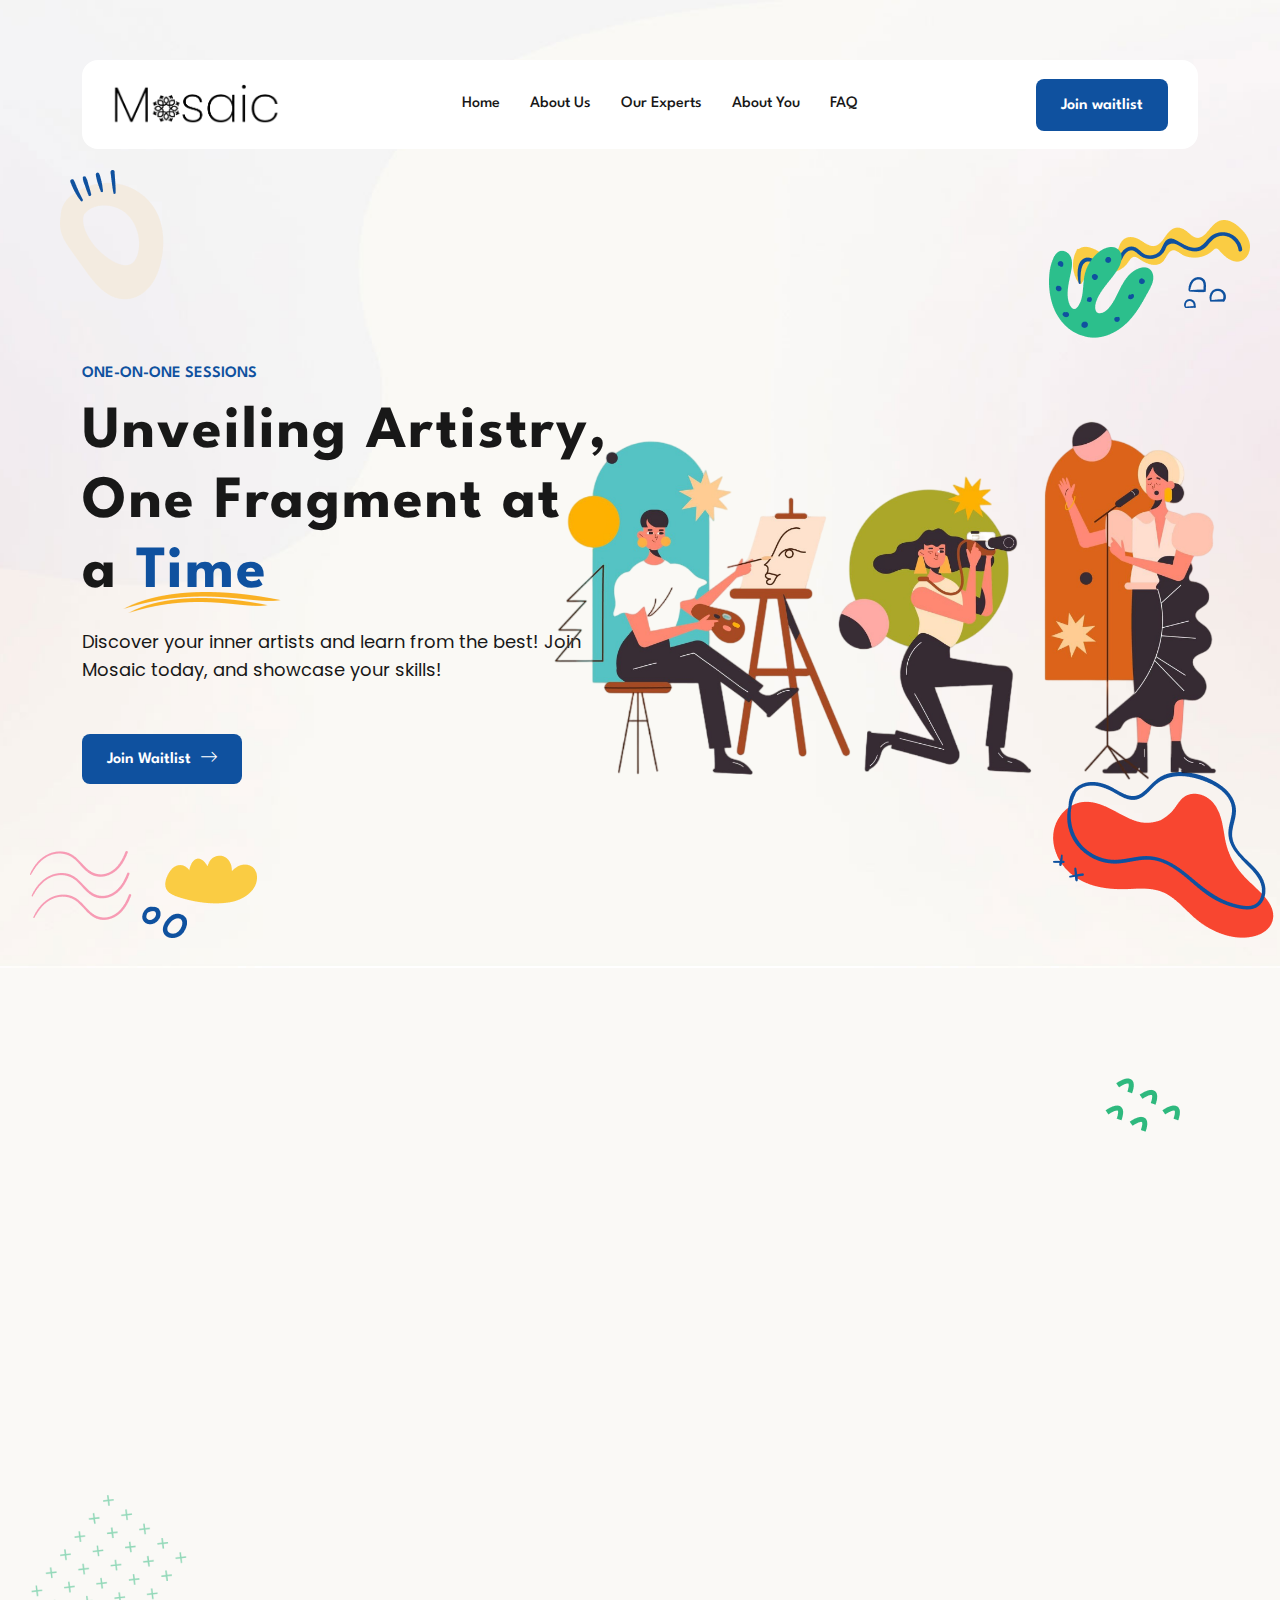
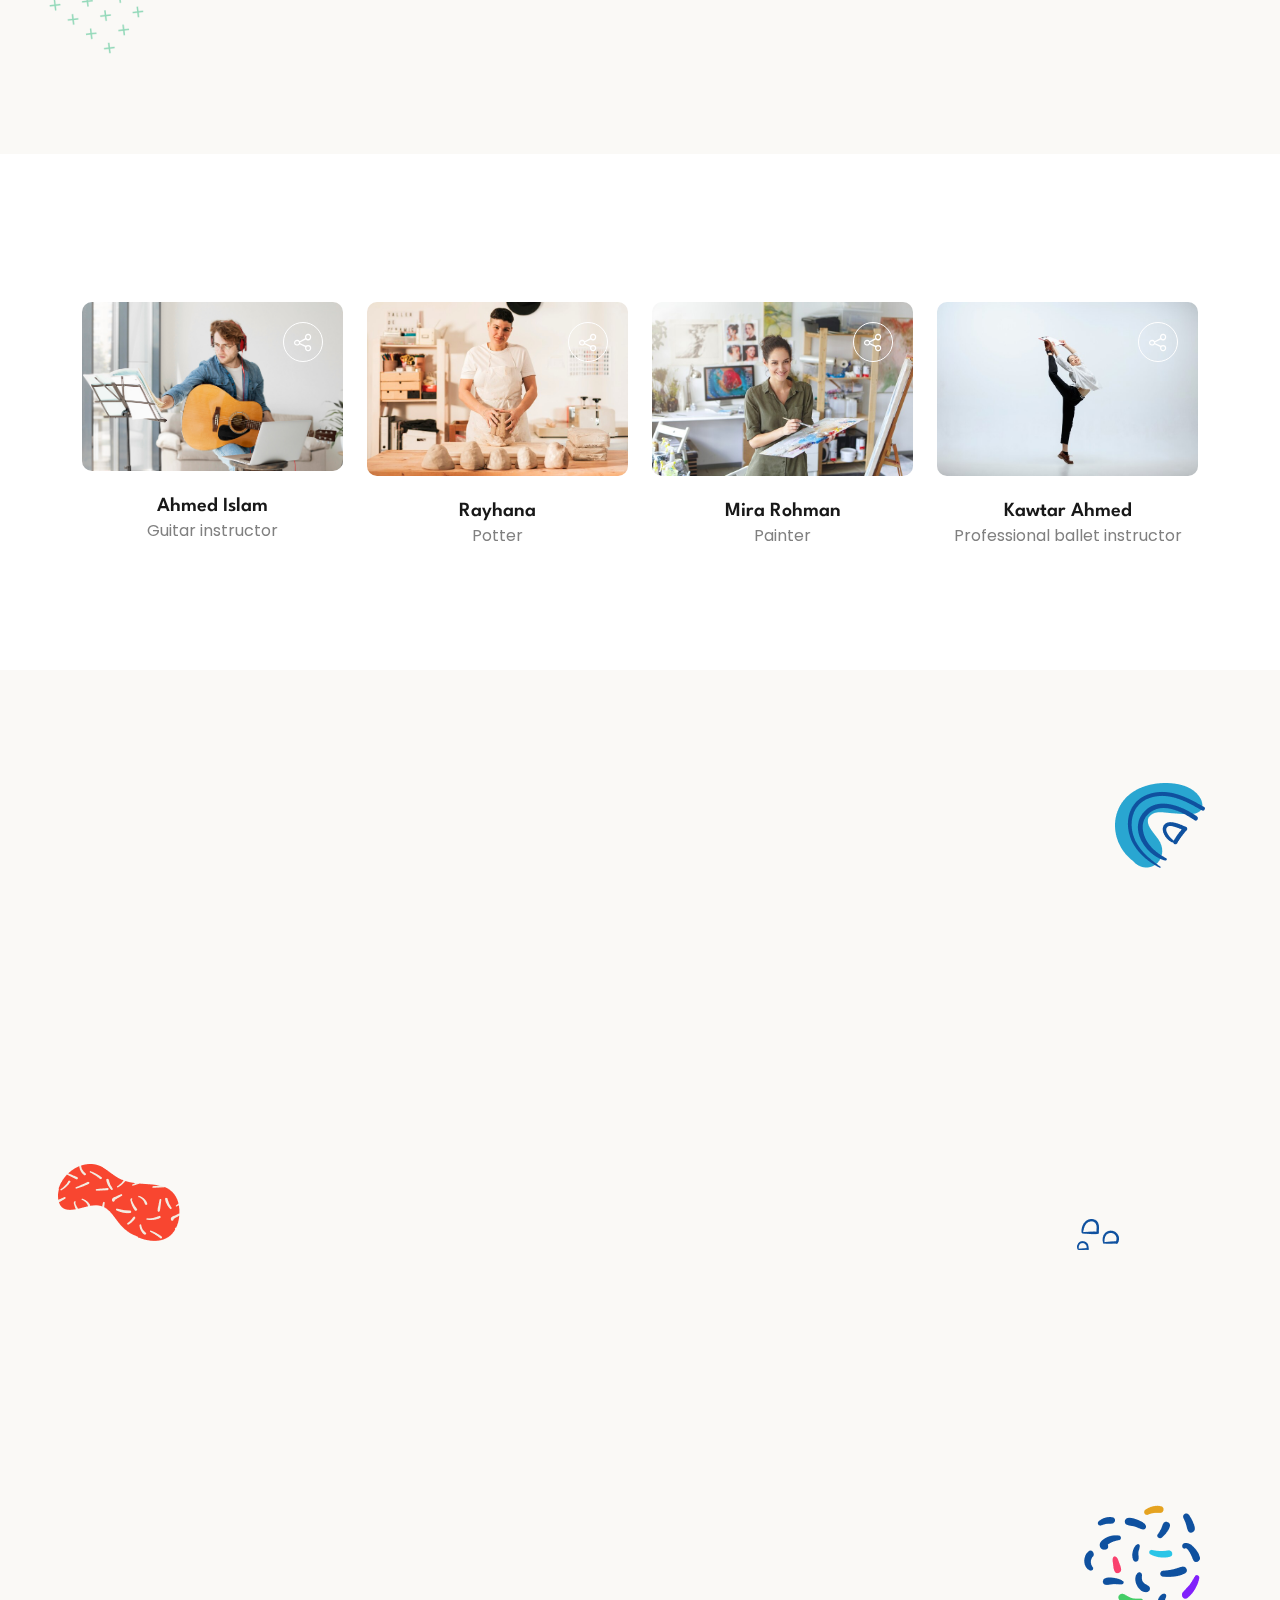
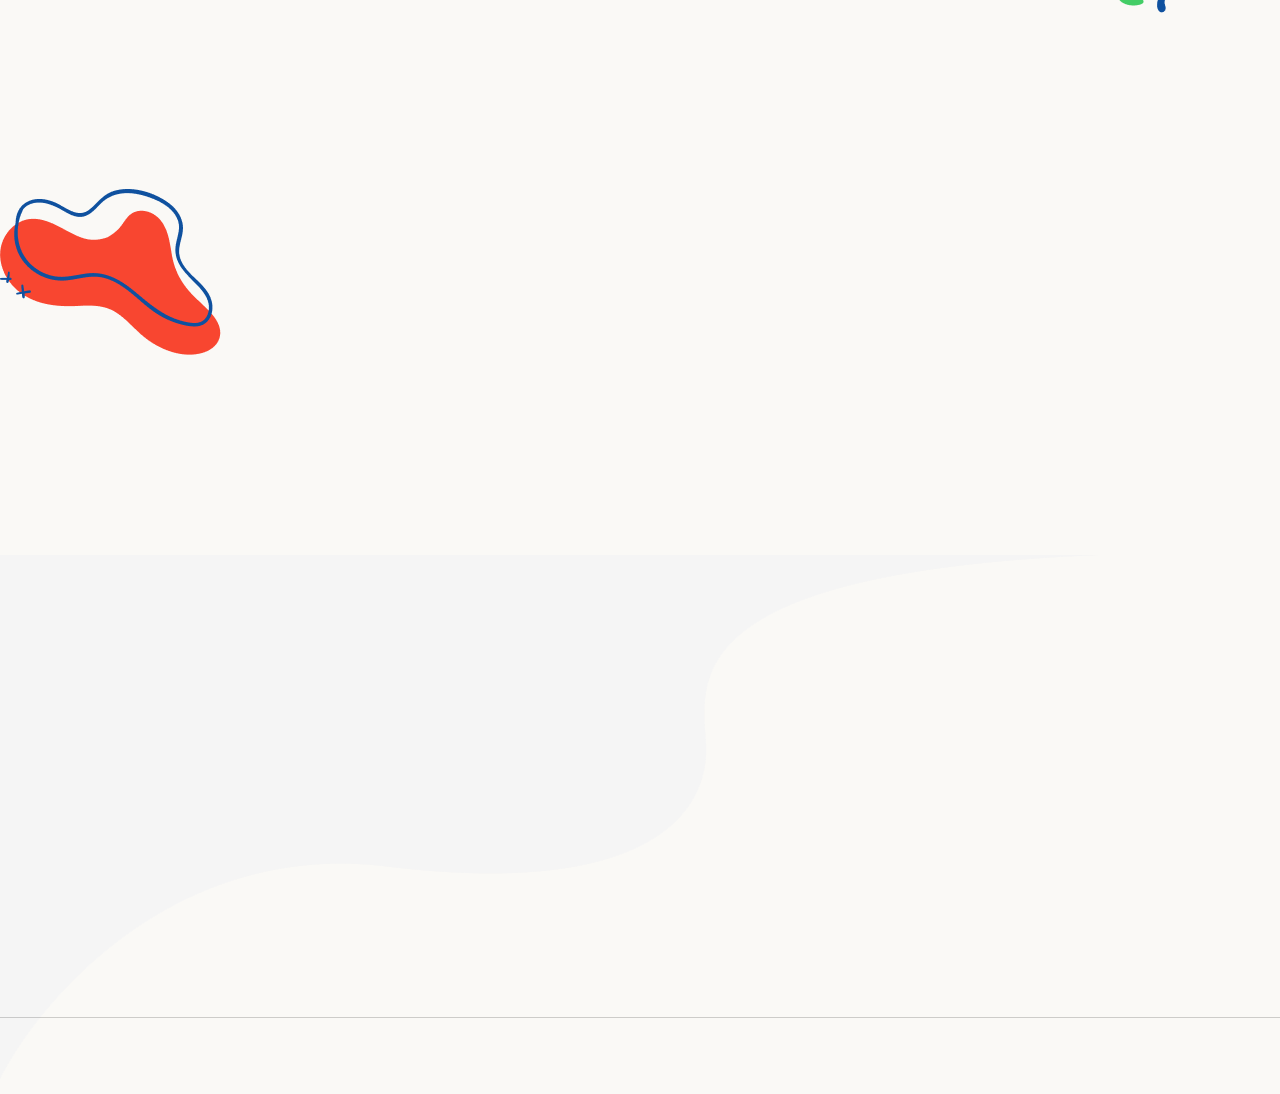
==== commit 2c078e6b: "Update index.html" ====
--- a/index.html
+++ b/index.html
@@ -115,249 +115,6 @@
             </div>
         </section>
         <!-- Banner area end here -->
-
-        <!-- Topic area start here -->
-        <section id="" class="topic-two-area pb-120">
-            <div class="container">
-                <div class="topic-two__wrp">
-                    <div class="row g-4">
-                        <div class="col-xl-3 col-md-6 wow fadeInDown" data-wow-delay="00ms" data-wow-duration="1500ms">
-                            <div class="topic__item item-one">
-                                <div class="topic__icon">
-                                    <svg width="36" height="36" viewBox="0 0 36 36" fill="none"
-                                        xmlns="http://www.w3.org/2000/svg">
-                                        <g clip-path="url(#clip0_994_499)">
-                                            <path
-                                                d="M34.9453 0H30.6562C30.0733 0 29.6016 0.471727 29.6016 1.05469V2.10938H20.9698C20.5329 0.884391 19.3732 0 18 0C16.6268 0 15.4671 0.884391 15.0302 2.10938H6.39844V1.05469C6.39844 0.471727 5.92671 0 5.34375 0H1.05469C0.471727 0 0 0.471727 0 1.05469V5.27344C0 5.8564 0.471727 6.32812 1.05469 6.32812H5.34375C5.92671 6.32812 6.39844 5.8564 6.39844 5.27344V4.20469H10.73C7.06971 6.49132 4.65623 10.5075 4.36774 15.0057C3.10226 15.42 2.17969 16.598 2.17969 18C2.17969 19.7447 3.59902 21.1641 5.34375 21.1641C7.08848 21.1641 8.50781 19.7447 8.50781 18C8.50781 16.6542 7.65977 15.51 6.47297 15.0534C6.83283 10.0384 10.3321 5.81147 15.1997 4.60547C15.7261 5.62338 16.7771 6.32812 18 6.32812C19.2229 6.32812 20.2739 5.62338 20.8003 4.60547C25.6679 5.8114 29.1672 10.0383 29.527 15.0533C28.3402 15.51 27.4922 16.6542 27.4922 18C27.4922 19.7447 28.9115 21.1641 30.6562 21.1641C32.401 21.1641 33.8203 19.7447 33.8203 18C33.8203 16.598 32.8977 15.42 31.6323 15.0057C31.3438 10.5075 28.9303 6.50538 25.27 4.21875H29.6016V5.27344C29.6016 5.8564 30.0733 6.32812 30.6562 6.32812H34.9453C35.5283 6.32812 36 5.8564 36 5.27344V1.05469C36 0.471727 35.5283 0 34.9453 0ZM25.1754 34.6918C24.6237 33.0037 23.0344 31.7109 21.1641 31.7109H14.8359C12.9656 31.7109 11.3763 33.0037 10.8246 34.6918C10.6119 35.3427 11.1656 36 11.8505 36H24.1495C24.8343 36 25.3881 35.3427 25.1754 34.6918Z"
-                                                fill="white" />
-                                            <path
-                                                d="M27.315 21.6337L19.0547 9.24316V19.2489C20.2797 19.6858 21.1641 20.8455 21.1641 22.2187C21.1641 23.9634 19.7447 25.3828 18 25.3828C16.2553 25.3828 14.8359 23.9634 14.8359 22.2187C14.8359 20.8455 15.7203 19.6858 16.9453 19.2489V9.24316L8.68501 21.6337C8.40587 22.0519 8.46149 22.6091 8.81685 22.9644C10.753 24.9006 11.9907 27.395 12.4683 30.0706C13.201 29.7734 13.9978 29.6015 14.8359 29.6015H21.1641C22.0022 29.6015 22.799 29.7733 23.5317 30.0704C24.0093 27.3947 25.247 24.9006 27.1832 22.9644C27.5385 22.6091 27.5942 22.0519 27.315 21.6337Z"
-                                                fill="white" />
-                                            <path
-                                                d="M18 21.1641C17.4181 21.1641 16.9453 21.6368 16.9453 22.2188C16.9453 22.8007 17.4181 23.2734 18 23.2734C18.5819 23.2734 19.0547 22.8007 19.0547 22.2188C19.0547 21.6368 18.5819 21.1641 18 21.1641Z"
-                                                fill="white" />
-                                        </g>
-                                        <defs>
-                                            <clipPath id="clip0_994_499">
-                                                <rect width="36" height="36" fill="white" />
-                                            </clipPath>
-                                        </defs>
-                                    </svg>
-                                </div>
-                                <div class="topic__content">
-                                    <h4><a href="course-2.html">Literature</a></h4>
-                                </div>
-                            </div>
-                        </div>
-                        <div class="col-xl-3 col-md-6 wow fadeInDown" data-wow-delay="200ms" data-wow-duration="1500ms">
-                            <div class="topic__item active item-two">
-                                <div class="topic__icon">
-                                    <svg width="36" height="36" viewBox="0 0 36 36" fill="none"
-                                        xmlns="http://www.w3.org/2000/svg">
-                                        <g clip-path="url(#clip0_994_499)">
-                                            <path
-                                                d="M34.9453 0H30.6562C30.0733 0 29.6016 0.471727 29.6016 1.05469V2.10938H20.9698C20.5329 0.884391 19.3732 0 18 0C16.6268 0 15.4671 0.884391 15.0302 2.10938H6.39844V1.05469C6.39844 0.471727 5.92671 0 5.34375 0H1.05469C0.471727 0 0 0.471727 0 1.05469V5.27344C0 5.8564 0.471727 6.32812 1.05469 6.32812H5.34375C5.92671 6.32812 6.39844 5.8564 6.39844 5.27344V4.20469H10.73C7.06971 6.49132 4.65623 10.5075 4.36774 15.0057C3.10226 15.42 2.17969 16.598 2.17969 18C2.17969 19.7447 3.59902 21.1641 5.34375 21.1641C7.08848 21.1641 8.50781 19.7447 8.50781 18C8.50781 16.6542 7.65977 15.51 6.47297 15.0534C6.83283 10.0384 10.3321 5.81147 15.1997 4.60547C15.7261 5.62338 16.7771 6.32812 18 6.32812C19.2229 6.32812 20.2739 5.62338 20.8003 4.60547C25.6679 5.8114 29.1672 10.0383 29.527 15.0533C28.3402 15.51 27.4922 16.6542 27.4922 18C27.4922 19.7447 28.9115 21.1641 30.6562 21.1641C32.401 21.1641 33.8203 19.7447 33.8203 18C33.8203 16.598 32.8977 15.42 31.6323 15.0057C31.3438 10.5075 28.9303 6.50538 25.27 4.21875H29.6016V5.27344C29.6016 5.8564 30.0733 6.32812 30.6562 6.32812H34.9453C35.5283 6.32812 36 5.8564 36 5.27344V1.05469C36 0.471727 35.5283 0 34.9453 0ZM25.1754 34.6918C24.6237 33.0037 23.0344 31.7109 21.1641 31.7109H14.8359C12.9656 31.7109 11.3763 33.0037 10.8246 34.6918C10.6119 35.3427 11.1656 36 11.8505 36H24.1495C24.8343 36 25.3881 35.3427 25.1754 34.6918Z"
-                                                fill="white" />
-                                            <path
-                                                d="M27.315 21.6337L19.0547 9.24316V19.2489C20.2797 19.6858 21.1641 20.8455 21.1641 22.2187C21.1641 23.9634 19.7447 25.3828 18 25.3828C16.2553 25.3828 14.8359 23.9634 14.8359 22.2187C14.8359 20.8455 15.7203 19.6858 16.9453 19.2489V9.24316L8.68501 21.6337C8.40587 22.0519 8.46149 22.6091 8.81685 22.9644C10.753 24.9006 11.9907 27.395 12.4683 30.0706C13.201 29.7734 13.9978 29.6015 14.8359 29.6015H21.1641C22.0022 29.6015 22.799 29.7733 23.5317 30.0704C24.0093 27.3947 25.247 24.9006 27.1832 22.9644C27.5385 22.6091 27.5942 22.0519 27.315 21.6337Z"
-                                                fill="white" />
-                                            <path
-                                                d="M18 21.1641C17.4181 21.1641 16.9453 21.6368 16.9453 22.2188C16.9453 22.8007 17.4181 23.2734 18 23.2734C18.5819 23.2734 19.0547 22.8007 19.0547 22.2188C19.0547 21.6368 18.5819 21.1641 18 21.1641Z"
-                                                fill="white" />
-                                        </g>
-                                        <defs>
-                                            <clipPath id="clip0_994_499">
-                                                <rect width="36" height="36" fill="white" />
-                                            </clipPath>
-                                        </defs>
-                                    </svg>
-                                </div>
-                                <div class="topic__content">
-                                    <h4><a href="course-2.html">Visual Arts</a></h4>
-                                </div>
-                            </div>
-                        </div>
-                        <div class="col-xl-3 col-md-6 wow fadeInDown" data-wow-delay="400ms" data-wow-duration="1500ms">
-                            <div class="topic__item item-three">
-                                <div class="topic__icon">
-                                    <svg width="36" height="36" viewBox="0 0 36 36" fill="none"
-                                        xmlns="http://www.w3.org/2000/svg">
-                                        <g clip-path="url(#clip0_994_499)">
-                                            <path
-                                                d="M34.9453 0H30.6562C30.0733 0 29.6016 0.471727 29.6016 1.05469V2.10938H20.9698C20.5329 0.884391 19.3732 0 18 0C16.6268 0 15.4671 0.884391 15.0302 2.10938H6.39844V1.05469C6.39844 0.471727 5.92671 0 5.34375 0H1.05469C0.471727 0 0 0.471727 0 1.05469V5.27344C0 5.8564 0.471727 6.32812 1.05469 6.32812H5.34375C5.92671 6.32812 6.39844 5.8564 6.39844 5.27344V4.20469H10.73C7.06971 6.49132 4.65623 10.5075 4.36774 15.0057C3.10226 15.42 2.17969 16.598 2.17969 18C2.17969 19.7447 3.59902 21.1641 5.34375 21.1641C7.08848 21.1641 8.50781 19.7447 8.50781 18C8.50781 16.6542 7.65977 15.51 6.47297 15.0534C6.83283 10.0384 10.3321 5.81147 15.1997 4.60547C15.7261 5.62338 16.7771 6.32812 18 6.32812C19.2229 6.32812 20.2739 5.62338 20.8003 4.60547C25.6679 5.8114 29.1672 10.0383 29.527 15.0533C28.3402 15.51 27.4922 16.6542 27.4922 18C27.4922 19.7447 28.9115 21.1641 30.6562 21.1641C32.401 21.1641 33.8203 19.7447 33.8203 18C33.8203 16.598 32.8977 15.42 31.6323 15.0057C31.3438 10.5075 28.9303 6.50538 25.27 4.21875H29.6016V5.27344C29.6016 5.8564 30.0733 6.32812 30.6562 6.32812H34.9453C35.5283 6.32812 36 5.8564 36 5.27344V1.05469C36 0.471727 35.5283 0 34.9453 0ZM25.1754 34.6918C24.6237 33.0037 23.0344 31.7109 21.1641 31.7109H14.8359C12.9656 31.7109 11.3763 33.0037 10.8246 34.6918C10.6119 35.3427 11.1656 36 11.8505 36H24.1495C24.8343 36 25.3881 35.3427 25.1754 34.6918Z"
-                                                fill="white" />
-                                            <path
-                                                d="M27.315 21.6337L19.0547 9.24316V19.2489C20.2797 19.6858 21.1641 20.8455 21.1641 22.2187C21.1641 23.9634 19.7447 25.3828 18 25.3828C16.2553 25.3828 14.8359 23.9634 14.8359 22.2187C14.8359 20.8455 15.7203 19.6858 16.9453 19.2489V9.24316L8.68501 21.6337C8.40587 22.0519 8.46149 22.6091 8.81685 22.9644C10.753 24.9006 11.9907 27.395 12.4683 30.0706C13.201 29.7734 13.9978 29.6015 14.8359 29.6015H21.1641C22.0022 29.6015 22.799 29.7733 23.5317 30.0704C24.0093 27.3947 25.247 24.9006 27.1832 22.9644C27.5385 22.6091 27.5942 22.0519 27.315 21.6337Z"
-                                                fill="white" />
-                                            <path
-                                                d="M18 21.1641C17.4181 21.1641 16.9453 21.6368 16.9453 22.2188C16.9453 22.8007 17.4181 23.2734 18 23.2734C18.5819 23.2734 19.0547 22.8007 19.0547 22.2188C19.0547 21.6368 18.5819 21.1641 18 21.1641Z"
-                                                fill="white" />
-                                        </g>
-                                        <defs>
-                                            <clipPath id="clip0_994_499">
-                                                <rect width="36" height="36" fill="white" />
-                                            </clipPath>
-                                        </defs>
-                                    </svg>
-                                </div>
-                                <div class="topic__content">
-                                    <h4><a href="course-2.html">Graphic Arts</a></h4>
-                                </div>
-                            </div>
-                        </div>
-                        <div class="col-xl-3 col-md-6 wow fadeInDown" data-wow-delay="600ms" data-wow-duration="1500ms">
-                            <div class="topic__item item-four">
-                                <div class="topic__icon">
-                                    <svg width="36" height="36" viewBox="0 0 36 36" fill="none"
-                                        xmlns="http://www.w3.org/2000/svg">
-                                        <g clip-path="url(#clip0_994_499)">
-                                            <path
-                                                d="M34.9453 0H30.6562C30.0733 0 29.6016 0.471727 29.6016 1.05469V2.10938H20.9698C20.5329 0.884391 19.3732 0 18 0C16.6268 0 15.4671 0.884391 15.0302 2.10938H6.39844V1.05469C6.39844 0.471727 5.92671 0 5.34375 0H1.05469C0.471727 0 0 0.471727 0 1.05469V5.27344C0 5.8564 0.471727 6.32812 1.05469 6.32812H5.34375C5.92671 6.32812 6.39844 5.8564 6.39844 5.27344V4.20469H10.73C7.06971 6.49132 4.65623 10.5075 4.36774 15.0057C3.10226 15.42 2.17969 16.598 2.17969 18C2.17969 19.7447 3.59902 21.1641 5.34375 21.1641C7.08848 21.1641 8.50781 19.7447 8.50781 18C8.50781 16.6542 7.65977 15.51 6.47297 15.0534C6.83283 10.0384 10.3321 5.81147 15.1997 4.60547C15.7261 5.62338 16.7771 6.32812 18 6.32812C19.2229 6.32812 20.2739 5.62338 20.8003 4.60547C25.6679 5.8114 29.1672 10.0383 29.527 15.0533C28.3402 15.51 27.4922 16.6542 27.4922 18C27.4922 19.7447 28.9115 21.1641 30.6562 21.1641C32.401 21.1641 33.8203 19.7447 33.8203 18C33.8203 16.598 32.8977 15.42 31.6323 15.0057C31.3438 10.5075 28.9303 6.50538 25.27 4.21875H29.6016V5.27344C29.6016 5.8564 30.0733 6.32812 30.6562 6.32812H34.9453C35.5283 6.32812 36 5.8564 36 5.27344V1.05469C36 0.471727 35.5283 0 34.9453 0ZM25.1754 34.6918C24.6237 33.0037 23.0344 31.7109 21.1641 31.7109H14.8359C12.9656 31.7109 11.3763 33.0037 10.8246 34.6918C10.6119 35.3427 11.1656 36 11.8505 36H24.1495C24.8343 36 25.3881 35.3427 25.1754 34.6918Z"
-                                                fill="white" />
-                                            <path
-                                                d="M27.315 21.6337L19.0547 9.24316V19.2489C20.2797 19.6858 21.1641 20.8455 21.1641 22.2187C21.1641 23.9634 19.7447 25.3828 18 25.3828C16.2553 25.3828 14.8359 23.9634 14.8359 22.2187C14.8359 20.8455 15.7203 19.6858 16.9453 19.2489V9.24316L8.68501 21.6337C8.40587 22.0519 8.46149 22.6091 8.81685 22.9644C10.753 24.9006 11.9907 27.395 12.4683 30.0706C13.201 29.7734 13.9978 29.6015 14.8359 29.6015H21.1641C22.0022 29.6015 22.799 29.7733 23.5317 30.0704C24.0093 27.3947 25.247 24.9006 27.1832 22.9644C27.5385 22.6091 27.5942 22.0519 27.315 21.6337Z"
-                                                fill="white" />
-                                            <path
-                                                d="M18 21.1641C17.4181 21.1641 16.9453 21.6368 16.9453 22.2188C16.9453 22.8007 17.4181 23.2734 18 23.2734C18.5819 23.2734 19.0547 22.8007 19.0547 22.2188C19.0547 21.6368 18.5819 21.1641 18 21.1641Z"
-                                                fill="white" />
-                                        </g>
-                                        <defs>
-                                            <clipPath id="clip0_994_499">
-                                                <rect width="36" height="36" fill="white" />
-                                            </clipPath>
-                                        </defs>
-                                    </svg>
-                                </div>
-                                <div class="topic__content">
-                                    <h4><a href="course-2.html">Plastic Arts</a></h4>
-                                </div>
-                            </div>
-                        </div>
-                    </div>
-                </div>
-            </div>
-        </section>
-        <section class="topic-two-area pb-120">
-            <div class="container">
-                <div class="topic-two__wrp">
-                    <div class="row g-4">
-                        <div class="col-xl-3 col-md-6 wow fadeInDown" data-wow-delay="00ms" data-wow-duration="1500ms">
-                            <div class="topic__item item-one">
-                                <div class="topic__icon">
-                                    <svg width="36" height="36" viewBox="0 0 36 36" fill="none"
-                                        xmlns="http://www.w3.org/2000/svg">
-                                        <g clip-path="url(#clip0_994_499)">
-                                            <path
-                                                d="M34.9453 0H30.6562C30.0733 0 29.6016 0.471727 29.6016 1.05469V2.10938H20.9698C20.5329 0.884391 19.3732 0 18 0C16.6268 0 15.4671 0.884391 15.0302 2.10938H6.39844V1.05469C6.39844 0.471727 5.92671 0 5.34375 0H1.05469C0.471727 0 0 0.471727 0 1.05469V5.27344C0 5.8564 0.471727 6.32812 1.05469 6.32812H5.34375C5.92671 6.32812 6.39844 5.8564 6.39844 5.27344V4.20469H10.73C7.06971 6.49132 4.65623 10.5075 4.36774 15.0057C3.10226 15.42 2.17969 16.598 2.17969 18C2.17969 19.7447 3.59902 21.1641 5.34375 21.1641C7.08848 21.1641 8.50781 19.7447 8.50781 18C8.50781 16.6542 7.65977 15.51 6.47297 15.0534C6.83283 10.0384 10.3321 5.81147 15.1997 4.60547C15.7261 5.62338 16.7771 6.32812 18 6.32812C19.2229 6.32812 20.2739 5.62338 20.8003 4.60547C25.6679 5.8114 29.1672 10.0383 29.527 15.0533C28.3402 15.51 27.4922 16.6542 27.4922 18C27.4922 19.7447 28.9115 21.1641 30.6562 21.1641C32.401 21.1641 33.8203 19.7447 33.8203 18C33.8203 16.598 32.8977 15.42 31.6323 15.0057C31.3438 10.5075 28.9303 6.50538 25.27 4.21875H29.6016V5.27344C29.6016 5.8564 30.0733 6.32812 30.6562 6.32812H34.9453C35.5283 6.32812 36 5.8564 36 5.27344V1.05469C36 0.471727 35.5283 0 34.9453 0ZM25.1754 34.6918C24.6237 33.0037 23.0344 31.7109 21.1641 31.7109H14.8359C12.9656 31.7109 11.3763 33.0037 10.8246 34.6918C10.6119 35.3427 11.1656 36 11.8505 36H24.1495C24.8343 36 25.3881 35.3427 25.1754 34.6918Z"
-                                                fill="white" />
-                                            <path
-                                                d="M27.315 21.6337L19.0547 9.24316V19.2489C20.2797 19.6858 21.1641 20.8455 21.1641 22.2187C21.1641 23.9634 19.7447 25.3828 18 25.3828C16.2553 25.3828 14.8359 23.9634 14.8359 22.2187C14.8359 20.8455 15.7203 19.6858 16.9453 19.2489V9.24316L8.68501 21.6337C8.40587 22.0519 8.46149 22.6091 8.81685 22.9644C10.753 24.9006 11.9907 27.395 12.4683 30.0706C13.201 29.7734 13.9978 29.6015 14.8359 29.6015H21.1641C22.0022 29.6015 22.799 29.7733 23.5317 30.0704C24.0093 27.3947 25.247 24.9006 27.1832 22.9644C27.5385 22.6091 27.5942 22.0519 27.315 21.6337Z"
-                                                fill="white" />
-                                            <path
-                                                d="M18 21.1641C17.4181 21.1641 16.9453 21.6368 16.9453 22.2188C16.9453 22.8007 17.4181 23.2734 18 23.2734C18.5819 23.2734 19.0547 22.8007 19.0547 22.2188C19.0547 21.6368 18.5819 21.1641 18 21.1641Z"
-                                                fill="white" />
-                                        </g>
-                                        <defs>
-                                            <clipPath id="clip0_994_499">
-                                                <rect width="36" height="36" fill="white" />
-                                            </clipPath>
-                                        </defs>
-                                    </svg>
-                                </div>
-                                <div class="topic__content">
-                                    <h4><a href="course-2.html">Decorative arts</a></h4>
-                                </div>
-                            </div>
-                        </div>
-                        <div class="col-xl-3 col-md-6 wow fadeInDown" data-wow-delay="200ms" data-wow-duration="1500ms">
-                            <div class="topic__item active item-two">
-                                <div class="topic__icon">
-                                <svg width="36" height="36" viewBox="0 0 36 36" fill="none"
-                                    xmlns="http://www.w3.org/2000/svg">
-                                    <g clip-path="url(#clip0_994_499)">
-                                        <path
-                                            d="M34.9453 0H30.6562C30.0733 0 29.6016 0.471727 29.6016 1.05469V2.10938H20.9698C20.5329 0.884391 19.3732 0 18 0C16.6268 0 15.4671 0.884391 15.0302 2.10938H6.39844V1.05469C6.39844 0.471727 5.92671 0 5.34375 0H1.05469C0.471727 0 0 0.471727 0 1.05469V5.27344C0 5.8564 0.471727 6.32812 1.05469 6.32812H5.34375C5.92671 6.32812 6.39844 5.8564 6.39844 5.27344V4.20469H10.73C7.06971 6.49132 4.65623 10.5075 4.36774 15.0057C3.10226 15.42 2.17969 16.598 2.17969 18C2.17969 19.7447 3.59902 21.1641 5.34375 21.1641C7.08848 21.1641 8.50781 19.7447 8.50781 18C8.50781 16.6542 7.65977 15.51 6.47297 15.0534C6.83283 10.0384 10.3321 5.81147 15.1997 4.60547C15.7261 5.62338 16.7771 6.32812 18 6.32812C19.2229 6.32812 20.2739 5.62338 20.8003 4.60547C25.6679 5.8114 29.1672 10.0383 29.527 15.0533C28.3402 15.51 27.4922 16.6542 27.4922 18C27.4922 19.7447 28.9115 21.1641 30.6562 21.1641C32.401 21.1641 33.8203 19.7447 33.8203 18C33.8203 16.598 32.8977 15.42 31.6323 15.0057C31.3438 10.5075 28.9303 6.50538 25.27 4.21875H29.6016V5.27344C29.6016 5.8564 30.0733 6.32812 30.6562 6.32812H34.9453C35.5283 6.32812 36 5.8564 36 5.27344V1.05469C36 0.471727 35.5283 0 34.9453 0ZM25.1754 34.6918C24.6237 33.0037 23.0344 31.7109 21.1641 31.7109H14.8359C12.9656 31.7109 11.3763 33.0037 10.8246 34.6918C10.6119 35.3427 11.1656 36 11.8505 36H24.1495C24.8343 36 25.3881 35.3427 25.1754 34.6918Z"
-                                            fill="white" />
-                                        <path
-                                            d="M27.315 21.6337L19.0547 9.24316V19.2489C20.2797 19.6858 21.1641 20.8455 21.1641 22.2187C21.1641 23.9634 19.7447 25.3828 18 25.3828C16.2553 25.3828 14.8359 23.9634 14.8359 22.2187C14.8359 20.8455 15.7203 19.6858 16.9453 19.2489V9.24316L8.68501 21.6337C8.40587 22.0519 8.46149 22.6091 8.81685 22.9644C10.753 24.9006 11.9907 27.395 12.4683 30.0706C13.201 29.7734 13.9978 29.6015 14.8359 29.6015H21.1641C22.0022 29.6015 22.799 29.7733 23.5317 30.0704C24.0093 27.3947 25.247 24.9006 27.1832 22.9644C27.5385 22.6091 27.5942 22.0519 27.315 21.6337Z"
-                                            fill="white" />
-                                        <path
-                                            d="M18 21.1641C17.4181 21.1641 16.9453 21.6368 16.9453 22.2188C16.9453 22.8007 17.4181 23.2734 18 23.2734C18.5819 23.2734 19.0547 22.8007 19.0547 22.2188C19.0547 21.6368 18.5819 21.1641 18 21.1641Z"
-                                            fill="white" />
-                                    </g>
-                                    <defs>
-                                        <clipPath id="clip0_994_499">
-                                            <rect width="36" height="36" fill="white" />
-                                        </clipPath>
-                                    </defs>
-                                </svg>
-                                </div>
-                                <div class="topic__content">
-                                    <h4><a href="course-2.html">Performing Arts</a></h4>
-                                </div>
-                            </div>
-                        </div>
-                        <div class="col-xl-3 col-md-6 wow fadeInDown" data-wow-delay="400ms" data-wow-duration="1500ms">
-                            <div class="topic__item item-three">
-                                <div class="topic__icon">
-                                    <svg width="36" height="36" viewBox="0 0 36 36" fill="none"
-                                        xmlns="http://www.w3.org/2000/svg">
-                                        <g clip-path="url(#clip0_994_499)">
-                                            <path
-                                                d="M34.9453 0H30.6562C30.0733 0 29.6016 0.471727 29.6016 1.05469V2.10938H20.9698C20.5329 0.884391 19.3732 0 18 0C16.6268 0 15.4671 0.884391 15.0302 2.10938H6.39844V1.05469C6.39844 0.471727 5.92671 0 5.34375 0H1.05469C0.471727 0 0 0.471727 0 1.05469V5.27344C0 5.8564 0.471727 6.32812 1.05469 6.32812H5.34375C5.92671 6.32812 6.39844 5.8564 6.39844 5.27344V4.20469H10.73C7.06971 6.49132 4.65623 10.5075 4.36774 15.0057C3.10226 15.42 2.17969 16.598 2.17969 18C2.17969 19.7447 3.59902 21.1641 5.34375 21.1641C7.08848 21.1641 8.50781 19.7447 8.50781 18C8.50781 16.6542 7.65977 15.51 6.47297 15.0534C6.83283 10.0384 10.3321 5.81147 15.1997 4.60547C15.7261 5.62338 16.7771 6.32812 18 6.32812C19.2229 6.32812 20.2739 5.62338 20.8003 4.60547C25.6679 5.8114 29.1672 10.0383 29.527 15.0533C28.3402 15.51 27.4922 16.6542 27.4922 18C27.4922 19.7447 28.9115 21.1641 30.6562 21.1641C32.401 21.1641 33.8203 19.7447 33.8203 18C33.8203 16.598 32.8977 15.42 31.6323 15.0057C31.3438 10.5075 28.9303 6.50538 25.27 4.21875H29.6016V5.27344C29.6016 5.8564 30.0733 6.32812 30.6562 6.32812H34.9453C35.5283 6.32812 36 5.8564 36 5.27344V1.05469C36 0.471727 35.5283 0 34.9453 0ZM25.1754 34.6918C24.6237 33.0037 23.0344 31.7109 21.1641 31.7109H14.8359C12.9656 31.7109 11.3763 33.0037 10.8246 34.6918C10.6119 35.3427 11.1656 36 11.8505 36H24.1495C24.8343 36 25.3881 35.3427 25.1754 34.6918Z"
-                                                fill="white" />
-                                            <path
-                                                d="M27.315 21.6337L19.0547 9.24316V19.2489C20.2797 19.6858 21.1641 20.8455 21.1641 22.2187C21.1641 23.9634 19.7447 25.3828 18 25.3828C16.2553 25.3828 14.8359 23.9634 14.8359 22.2187C14.8359 20.8455 15.7203 19.6858 16.9453 19.2489V9.24316L8.68501 21.6337C8.40587 22.0519 8.46149 22.6091 8.81685 22.9644C10.753 24.9006 11.9907 27.395 12.4683 30.0706C13.201 29.7734 13.9978 29.6015 14.8359 29.6015H21.1641C22.0022 29.6015 22.799 29.7733 23.5317 30.0704C24.0093 27.3947 25.247 24.9006 27.1832 22.9644C27.5385 22.6091 27.5942 22.0519 27.315 21.6337Z"
-                                                fill="white" />
-                                            <path
-                                                d="M18 21.1641C17.4181 21.1641 16.9453 21.6368 16.9453 22.2188C16.9453 22.8007 17.4181 23.2734 18 23.2734C18.5819 23.2734 19.0547 22.8007 19.0547 22.2188C19.0547 21.6368 18.5819 21.1641 18 21.1641Z"
-                                                fill="white" />
-                                        </g>
-                                        <defs>
-                                            <clipPath id="clip0_994_499">
-                                                <rect width="36" height="36" fill="white" />
-                                            </clipPath>
-                                        </defs>
-                                    </svg>
-                                </div>
-                                <div class="topic__content">
-                                    <h4><a href="course-2.html">Music</a></h4>
-                                </div>
-                            </div>
-                        </div>
-                        <div class="col-xl-3 col-md-6 wow fadeInDown" data-wow-delay="600ms" data-wow-duration="1500ms">
-                            <div class="topic__item item-four">
-                                <div class="topic__icon">
-                                    <svg width="36" height="36" viewBox="0 0 36 36" fill="none"
-                                        xmlns="http://www.w3.org/2000/svg">
-                                        <g clip-path="url(#clip0_994_499)">
-                                            <path
-                                                d="M34.9453 0H30.6562C30.0733 0 29.6016 0.471727 29.6016 1.05469V2.10938H20.9698C20.5329 0.884391 19.3732 0 18 0C16.6268 0 15.4671 0.884391 15.0302 2.10938H6.39844V1.05469C6.39844 0.471727 5.92671 0 5.34375 0H1.05469C0.471727 0 0 0.471727 0 1.05469V5.27344C0 5.8564 0.471727 6.32812 1.05469 6.32812H5.34375C5.92671 6.32812 6.39844 5.8564 6.39844 5.27344V4.20469H10.73C7.06971 6.49132 4.65623 10.5075 4.36774 15.0057C3.10226 15.42 2.17969 16.598 2.17969 18C2.17969 19.7447 3.59902 21.1641 5.34375 21.1641C7.08848 21.1641 8.50781 19.7447 8.50781 18C8.50781 16.6542 7.65977 15.51 6.47297 15.0534C6.83283 10.0384 10.3321 5.81147 15.1997 4.60547C15.7261 5.62338 16.7771 6.32812 18 6.32812C19.2229 6.32812 20.2739 5.62338 20.8003 4.60547C25.6679 5.8114 29.1672 10.0383 29.527 15.0533C28.3402 15.51 27.4922 16.6542 27.4922 18C27.4922 19.7447 28.9115 21.1641 30.6562 21.1641C32.401 21.1641 33.8203 19.7447 33.8203 18C33.8203 16.598 32.8977 15.42 31.6323 15.0057C31.3438 10.5075 28.9303 6.50538 25.27 4.21875H29.6016V5.27344C29.6016 5.8564 30.0733 6.32812 30.6562 6.32812H34.9453C35.5283 6.32812 36 5.8564 36 5.27344V1.05469C36 0.471727 35.5283 0 34.9453 0ZM25.1754 34.6918C24.6237 33.0037 23.0344 31.7109 21.1641 31.7109H14.8359C12.9656 31.7109 11.3763 33.0037 10.8246 34.6918C10.6119 35.3427 11.1656 36 11.8505 36H24.1495C24.8343 36 25.3881 35.3427 25.1754 34.6918Z"
-                                                fill="white" />
-                                            <path
-                                                d="M27.315 21.6337L19.0547 9.24316V19.2489C20.2797 19.6858 21.1641 20.8455 21.1641 22.2187C21.1641 23.9634 19.7447 25.3828 18 25.3828C16.2553 25.3828 14.8359 23.9634 14.8359 22.2187C14.8359 20.8455 15.7203 19.6858 16.9453 19.2489V9.24316L8.68501 21.6337C8.40587 22.0519 8.46149 22.6091 8.81685 22.9644C10.753 24.9006 11.9907 27.395 12.4683 30.0706C13.201 29.7734 13.9978 29.6015 14.8359 29.6015H21.1641C22.0022 29.6015 22.799 29.7733 23.5317 30.0704C24.0093 27.3947 25.247 24.9006 27.1832 22.9644C27.5385 22.6091 27.5942 22.0519 27.315 21.6337Z"
-                                                fill="white" />
-                                            <path
-                                                d="M18 21.1641C17.4181 21.1641 16.9453 21.6368 16.9453 22.2188C16.9453 22.8007 17.4181 23.2734 18 23.2734C18.5819 23.2734 19.0547 22.8007 19.0547 22.2188C19.0547 21.6368 18.5819 21.1641 18 21.1641Z"
-                                                fill="white" />
-                                        </g>
-                                        <defs>
-                                            <clipPath id="clip0_994_499">
-                                                <rect width="36" height="36" fill="white" />
-                                            </clipPath>
-                                        </defs>
-                                    </svg>
-                                </div>
-                                <div class="topic__content">
-                                    <h4><a href="course-2.html">Architecture</a></h4>
-                                </div>
-                            </div>
-                        </div>
-                    </div>
-                </div>
-            </div>
-        </section>
-        <!-- Topic area end here -->
 
         <!-- About us area start here -->
             <section id="About us" class="about-two-area sub-bg-two pt-120 pb-120">
@@ -775,7 +532,7 @@
                 <div
                     class="d-flex gap-1 flex-wrap align-items-center justify-content-md-between justify-content-center">
                     <p class="wow fadeInDown" data-wow-delay="00ms" data-wow-duration="1500ms">&copy; All Copyright 2024
-                        by <a href="#0" class="primary-color">Learnit</a></p>
+                        by <a href="#Home" class="primary-color">Mosaic</a></p>
                     <div class="social-icons wow fadeInDown" data-wow-delay="200ms" data-wow-duration="1500ms">
                         <a href="#0"><i class="fa-brands fa-facebook-f"></i></a>
                         <a href="#0"><i class="fa-brands fa-twitter"></i></a>
@@ -826,4 +583,4 @@
     <script src="assets/js/script.js"></script>
 </body>
 
-</html>+</html>
